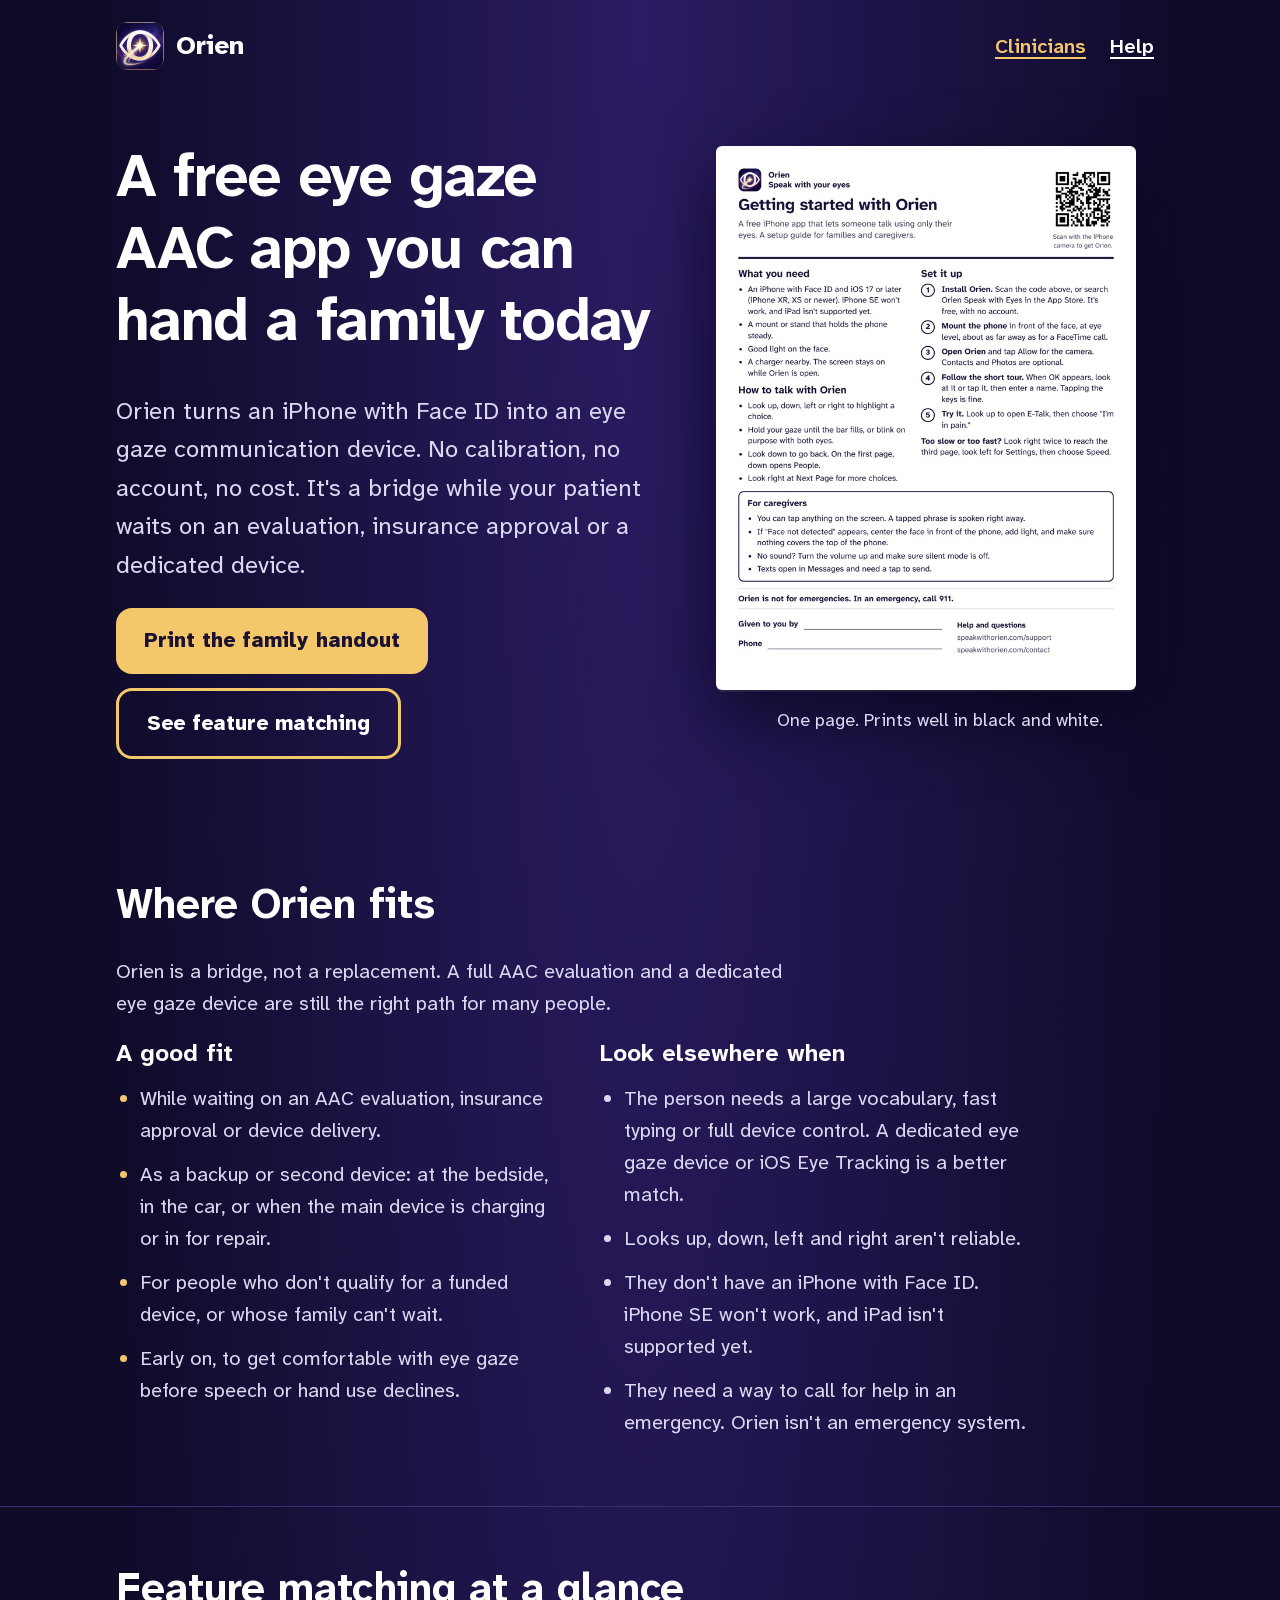
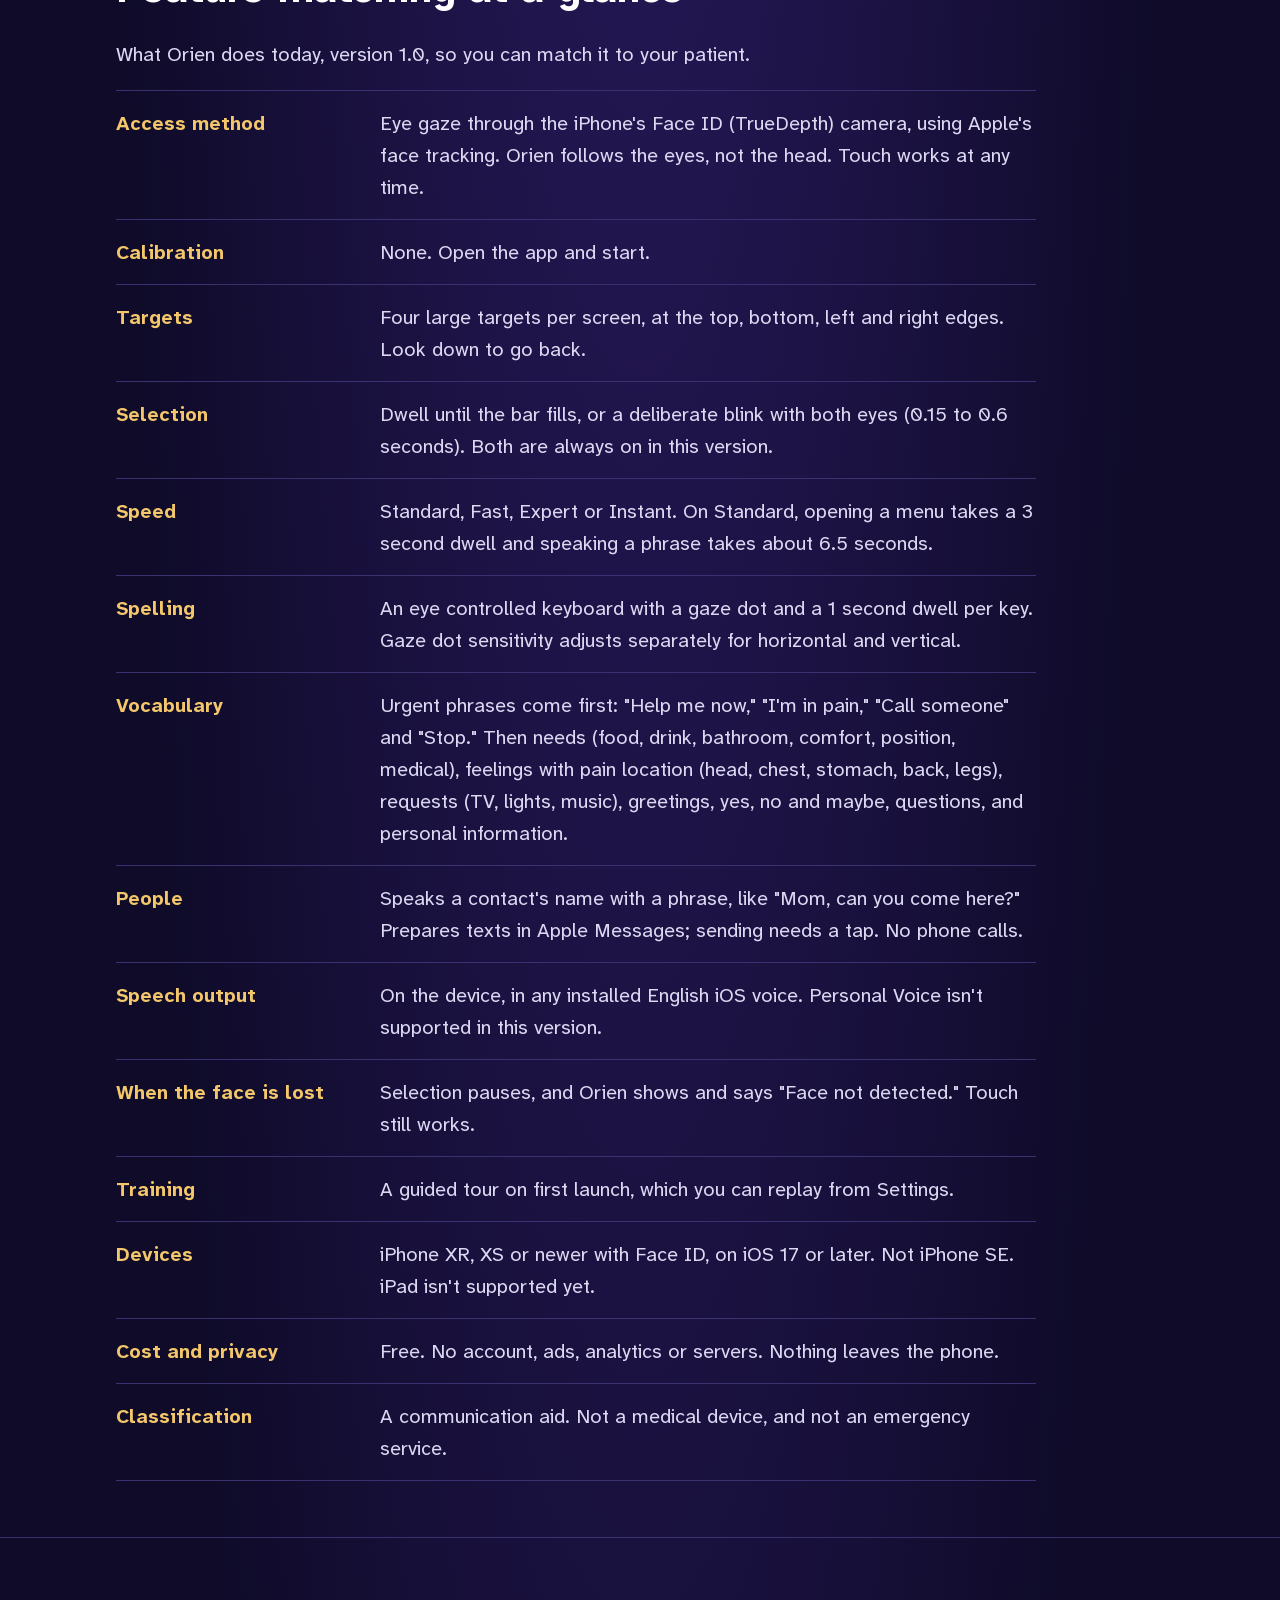
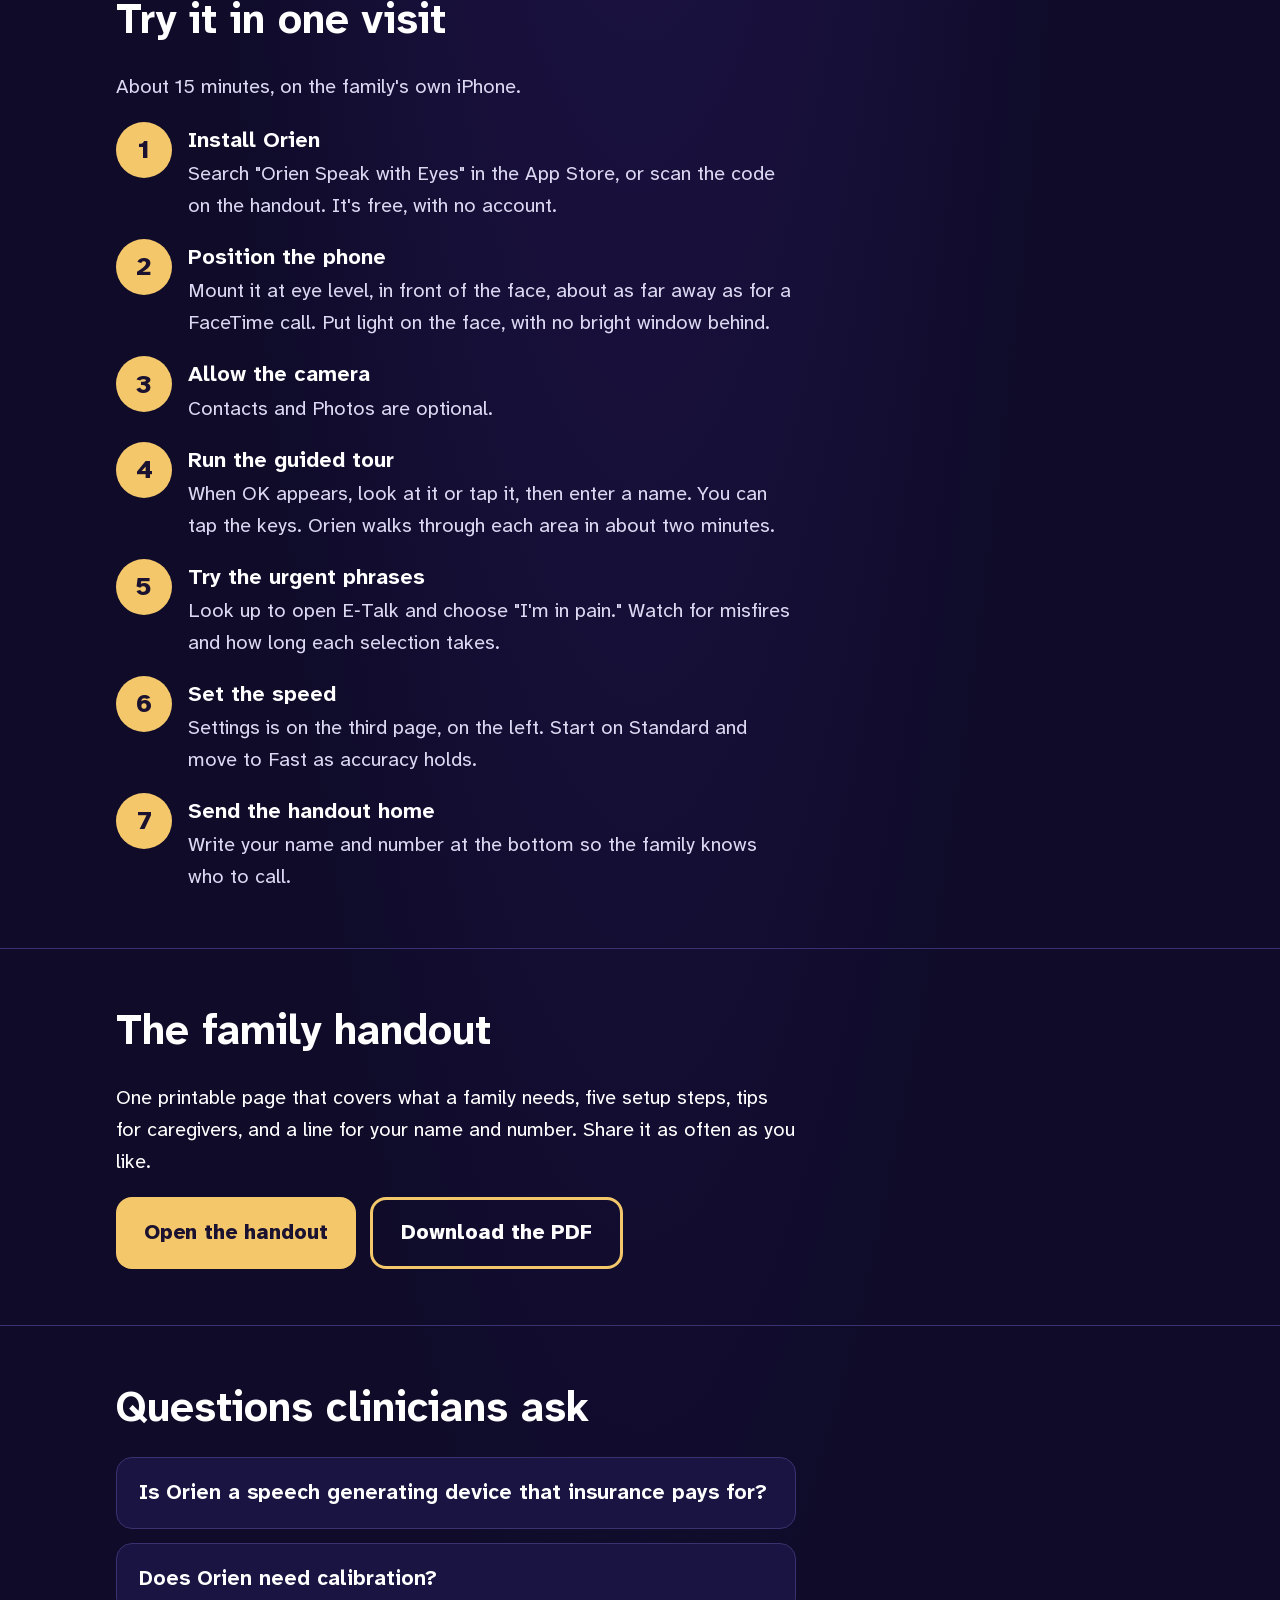
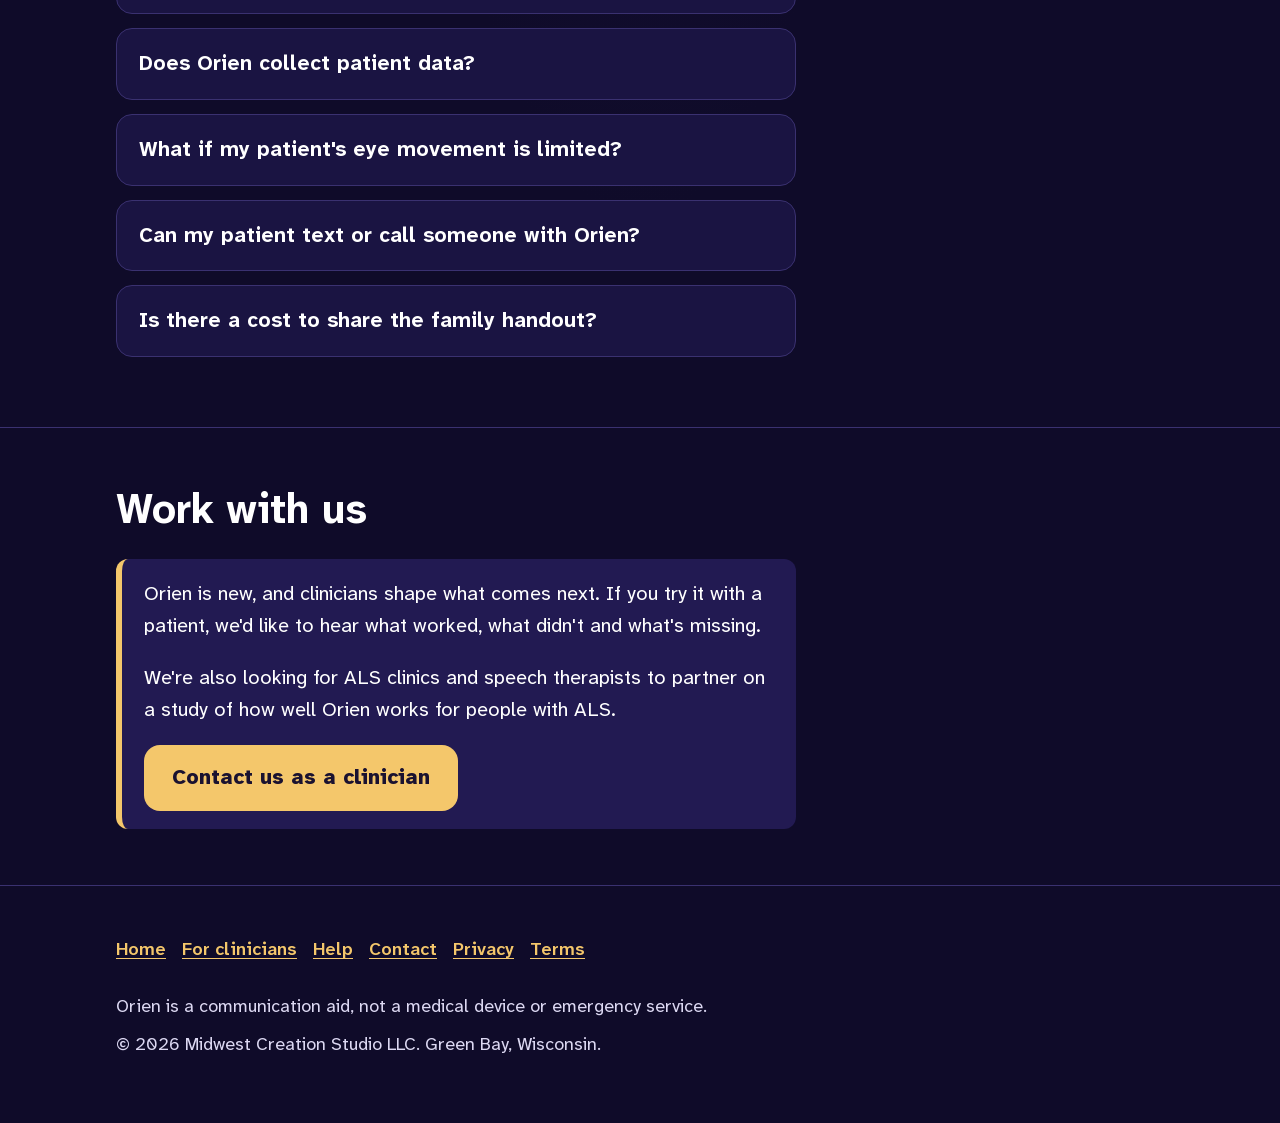
==== clinicians/index.html @ 700f21a9 "Add clinician page, printable family handout and SEO groundwork - /clinicians/: where Orien fits, fe" ====
<!doctype html>
<html lang="en">
<head>
  <meta charset="utf-8">
  <meta name="viewport" content="width=device-width, initial-scale=1">
  <title>Free eye gaze AAC app for SLPs and ALS clinicians | Orien</title>
  <meta name="description" content="Orien is a free iPhone eye gaze AAC app for people with ALS. Feature matching details, a one visit trial plan and a printable setup handout for families.">
  <link rel="canonical" href="https://speakwithorien.com/clinicians/">
  <meta name="robots" content="max-image-preview:large">
  <meta name="theme-color" content="#0f0b29">
  <meta name="apple-itunes-app" content="app-id=6756767546">

  <meta property="og:type" content="website">
  <meta property="og:site_name" content="Orien">
  <meta property="og:title" content="Orien for speech therapists and ALS clinicians">
  <meta property="og:description" content="A free iPhone eye gaze app you can set up with a family in one visit, plus a printable handout to send home.">
  <meta property="og:url" content="https://speakwithorien.com/clinicians/">
  <meta property="og:image" content="https://speakwithorien.com/img/og-clinicians.png">
  <meta property="og:image:width" content="1200">
  <meta property="og:image:height" content="630">
  <meta property="og:image:alt" content="The one page Orien setup guide for families, on a dark background.">
  <meta name="twitter:card" content="summary_large_image">

  <link rel="icon" type="image/png" sizes="32x32" href="/img/favicon-32.png">
  <link rel="icon" type="image/png" sizes="192x192" href="/img/icon-192.png">
  <link rel="apple-touch-icon" href="/img/apple-touch-icon.png">
  <link rel="preload" href="/fonts/atkinson-hyperlegible-next-latin.woff2" as="font" type="font/woff2" crossorigin>
  <link rel="stylesheet" href="/css/site.css">

  <script type="application/ld+json">
  {
    "@context": "https://schema.org",
    "@graph": [
      {
        "@type": ["WebPage", "FAQPage"],
        "@id": "https://speakwithorien.com/clinicians/#webpage",
        "url": "https://speakwithorien.com/clinicians/",
        "name": "Orien for speech therapists and ALS clinicians",
        "description": "A free iPhone eye gaze AAC app for people with ALS. Feature matching details, a one visit trial plan and a printable setup handout for families.",
        "inLanguage": "en-US",
        "dateModified": "2026-10-28",
        "isPartOf": { "@id": "https://speakwithorien.com/#website" },
        "about": { "@id": "https://speakwithorien.com/#app" },
        "audience": {
          "@type": "Audience",
          "audienceType": "Speech language pathologists, AAC specialists, occupational therapists and ALS clinic teams"
        },
        "primaryImageOfPage": {
          "@type": "ImageObject",
          "url": "https://speakwithorien.com/img/clinicians/handout-preview.jpg",
          "width": 720,
          "height": 932
        },
        "breadcrumb": { "@id": "https://speakwithorien.com/clinicians/#breadcrumb" },
        "mainEntity": [
          {
            "@type": "Question",
            "name": "Is Orien a speech generating device that insurance pays for?",
            "acceptedAnswer": { "@type": "Answer", "text": "No. Orien is a free app, so there's nothing to bill and no paperwork. It can run alongside the process of getting a funded speech generating device, and serve as a backup once that device arrives." }
          },
          {
            "@type": "Question",
            "name": "Does Orien need calibration?",
            "acceptedAnswer": { "@type": "Answer", "text": "No. Orien reads the direction of each eye from the Face ID camera and maps it to four large targets, so there's no calibration step. The gaze dot used on the keyboard has separate horizontal and vertical sensitivity settings." }
          },
          {
            "@type": "Question",
            "name": "Does Orien collect patient data?",
            "acceptedAnswer": { "@type": "Answer", "text": "No. Orien has no accounts, analytics or servers, and the app contains no networking code. Camera images, face data and messages stay on the phone. There is no patient information for us to receive." }
          },
          {
            "@type": "Question",
            "name": "What if my patient's eye movement is limited?",
            "acceptedAnswer": { "@type": "Answer", "text": "Orien needs reliable looks up, down, left and right. If that isn't possible, a dedicated eye gaze device or switch access is the better fit today. We're exploring options for reduced eye movement, and clinician input shapes them." }
          },
          {
            "@type": "Question",
            "name": "Can my patient text or call someone with Orien?",
            "acceptedAnswer": { "@type": "Answer", "text": "Orien can speak a message to someone by name, like \"Mom, can you come here?\", and prepare a text in Apple Messages. iOS requires a tap to send the text. Orien doesn't place phone calls." }
          },
          {
            "@type": "Question",
            "name": "Is there a cost to share the family handout?",
            "acceptedAnswer": { "@type": "Answer", "text": "No. Print it, copy it and hand it out as often as you like. It's one page and prints well in black and white." }
          }
        ]
      },
      {
        "@type": "BreadcrumbList",
        "@id": "https://speakwithorien.com/clinicians/#breadcrumb",
        "itemListElement": [
          { "@type": "ListItem", "position": 1, "name": "Home", "item": "https://speakwithorien.com/" },
          { "@type": "ListItem", "position": 2, "name": "For clinicians", "item": "https://speakwithorien.com/clinicians/" }
        ]
      }
    ]
  }
  </script>
</head>
<body>
  <a class="skip-link" href="#main">Skip to main content</a>

  <header class="site-header">
    <div class="wrap">
      <a class="brand" href="/">
        <img src="/img/icon-192.png" alt="" width="48" height="48">
        Orien
      </a>
      <nav class="site-nav" aria-label="Main">
        <a class="header-link" href="/clinicians/" aria-current="page">Clinicians</a>
        <a class="header-link" href="/support/">Help</a>
      </nav>
    </div>
  </header>

  <main id="main">
    <div class="clin-hero">
      <div class="wrap">
        <div>
          <h1>A free eye gaze AAC app you can hand a family today</h1>
          <p class="lead">Orien turns an iPhone with Face ID into an eye gaze communication device. No calibration, no account, no cost. It's a bridge while your patient waits on an evaluation, insurance approval or a dedicated device.</p>
          <div class="cta-row">
            <a class="button" href="/clinicians/handout/">Print the family handout</a>
            <a class="button secondary" href="#features">See feature matching</a>
          </div>
        </div>
        <div>
          <a class="sheet-link" href="/clinicians/handout/">
            <img class="sheet" src="/img/clinicians/handout-preview.jpg" alt="The one page Orien setup guide: what you need, five setup steps, tips for caregivers, and a line to write your name and number." width="720" height="932" fetchpriority="high">
          </a>
          <p class="sheet-caption">One page. Prints well in black and white.</p>
        </div>
      </div>
    </div>

    <section id="fit" aria-labelledby="fit-title">
      <div class="wrap">
        <h2 id="fit-title">Where Orien fits</h2>
        <p class="section-intro">Orien is a bridge, not a replacement. A full AAC evaluation and a dedicated eye gaze device are still the right path for many people.</p>
        <div class="fit">
          <div>
            <h3>A good fit</h3>
            <ul>
              <li>While waiting on an AAC evaluation, insurance approval or device delivery.</li>
              <li>As a backup or second device: at the bedside, in the car, or when the main device is charging or in for repair.</li>
              <li>For people who don't qualify for a funded device, or whose family can't wait.</li>
              <li>Early on, to get comfortable with eye gaze before speech or hand use declines.</li>
            </ul>
          </div>
          <div class="not">
            <h3>Look elsewhere when</h3>
            <ul>
              <li>The person needs a large vocabulary, fast typing or full device control. A dedicated eye gaze device or iOS Eye Tracking is a better match.</li>
              <li>Looks up, down, left and right aren't reliable.</li>
              <li>They don't have an iPhone with Face ID. iPhone SE won't work, and iPad isn't supported yet.</li>
              <li>They need a way to call for help in an emergency. Orien isn't an emergency system.</li>
            </ul>
          </div>
        </div>
      </div>
    </section>

    <section id="features" aria-labelledby="features-title">
      <div class="wrap">
        <h2 id="features-title">Feature matching at a glance</h2>
        <p class="section-intro">What Orien does today, version 1.0, so you can match it to your patient.</p>
        <dl class="spec">
          <div>
            <dt>Access method</dt>
            <dd>Eye gaze through the iPhone's Face ID (TrueDepth) camera, using Apple's face tracking. Orien follows the eyes, not the head. Touch works at any time.</dd>
          </div>
          <div>
            <dt>Calibration</dt>
            <dd>None. Open the app and start.</dd>
          </div>
          <div>
            <dt>Targets</dt>
            <dd>Four large targets per screen, at the top, bottom, left and right edges. Look down to go back.</dd>
          </div>
          <div>
            <dt>Selection</dt>
            <dd>Dwell until the bar fills, or a deliberate blink with both eyes (0.15 to 0.6 seconds). Both are always on in this version.</dd>
          </div>
          <div>
            <dt>Speed</dt>
            <dd>Standard, Fast, Expert or Instant. On Standard, opening a menu takes a 3 second dwell and speaking a phrase takes about 6.5 seconds.</dd>
          </div>
          <div>
            <dt>Spelling</dt>
            <dd>An eye controlled keyboard with a gaze dot and a 1 second dwell per key. Gaze dot sensitivity adjusts separately for horizontal and vertical.</dd>
          </div>
          <div>
            <dt>Vocabulary</dt>
            <dd>Urgent phrases come first: "Help me now," "I'm in pain," "Call someone" and "Stop." Then needs (food, drink, bathroom, comfort, position, medical), feelings with pain location (head, chest, stomach, back, legs), requests (TV, lights, music), greetings, yes, no and maybe, questions, and personal information.</dd>
          </div>
          <div>
            <dt>People</dt>
            <dd>Speaks a contact's name with a phrase, like "Mom, can you come here?" Prepares texts in Apple Messages; sending needs a tap. No phone calls.</dd>
          </div>
          <div>
            <dt>Speech output</dt>
            <dd>On the device, in any installed English iOS voice. Personal Voice isn't supported in this version.</dd>
          </div>
          <div>
            <dt>When the face is lost</dt>
            <dd>Selection pauses, and Orien shows and says "Face not detected." Touch still works.</dd>
          </div>
          <div>
            <dt>Training</dt>
            <dd>A guided tour on first launch, which you can replay from Settings.</dd>
          </div>
          <div>
            <dt>Devices</dt>
            <dd>iPhone XR, XS or newer with Face ID, on iOS 17 or later. Not iPhone SE. iPad isn't supported yet.</dd>
          </div>
          <div>
            <dt>Cost and privacy</dt>
            <dd>Free. No account, ads, analytics or servers. Nothing leaves the phone.</dd>
          </div>
          <div>
            <dt>Classification</dt>
            <dd>A communication aid. Not a medical device, and not an emergency service.</dd>
          </div>
        </dl>
      </div>
    </section>

    <section id="trial" aria-labelledby="trial-title">
      <div class="wrap">
        <h2 id="trial-title">Try it in one visit</h2>
        <p class="section-intro">About 15 minutes, on the family's own iPhone.</p>
        <ol class="steps">
          <li><p><strong>Install Orien</strong>Search "Orien Speak with Eyes" in the App Store, or scan the code on the handout. It's free, with no account.</p></li>
          <li><p><strong>Position the phone</strong>Mount it at eye level, in front of the face, about as far away as for a FaceTime call. Put light on the face, with no bright window behind.</p></li>
          <li><p><strong>Allow the camera</strong>Contacts and Photos are optional.</p></li>
          <li><p><strong>Run the guided tour</strong>When OK appears, look at it or tap it, then enter a name. You can tap the keys. Orien walks through each area in about two minutes.</p></li>
          <li><p><strong>Try the urgent phrases</strong>Look up to open E&#8209;Talk and choose "I'm in pain." Watch for misfires and how long each selection takes.</p></li>
          <li><p><strong>Set the speed</strong>Settings is on the third page, on the left. Start on Standard and move to Fast as accuracy holds.</p></li>
          <li><p><strong>Send the handout home</strong>Write your name and number at the bottom so the family knows who to call.</p></li>
        </ol>
      </div>
    </section>

    <section id="handout" aria-labelledby="handout-title">
      <div class="wrap">
        <div class="readable">
        <h2 id="handout-title">The family handout</h2>
        <p>One printable page that covers what a family needs, five setup steps, tips for caregivers, and a line for your name and number. Share it as often as you like.</p>
        <div class="cta-row">
          <a class="button" href="/clinicians/handout/">Open the handout</a>
          <a class="button secondary" href="/clinicians/orien-family-setup-guide.pdf" download>Download the PDF</a>
        </div>
        </div>
      </div>
    </section>

    <section id="faq" aria-labelledby="faq-title">
      <div class="wrap">
        <h2 id="faq-title">Questions clinicians ask</h2>
        <div class="faq">
          <details>
            <summary>Is Orien a speech generating device that insurance pays for?</summary>
            <div>
              <p>No. Orien is a free app, so there's nothing to bill and no paperwork. It can run alongside the process of getting a funded speech generating device, and serve as a backup once that device arrives.</p>
            </div>
          </details>
          <details>
            <summary>Does Orien need calibration?</summary>
            <div>
              <p>No. Orien reads the direction of each eye from the Face ID camera and maps it to four large targets, so there's no calibration step. The gaze dot used on the keyboard has separate horizontal and vertical sensitivity settings.</p>
            </div>
          </details>
          <details>
            <summary>Does Orien collect patient data?</summary>
            <div>
              <p>No. Orien has no accounts, analytics or servers, and the app contains no networking code. Camera images, face data and messages stay on the phone. There is no patient information for us to receive.</p>
            </div>
          </details>
          <details>
            <summary>What if my patient's eye movement is limited?</summary>
            <div>
              <p>Orien needs reliable looks up, down, left and right. If that isn't possible, a dedicated eye gaze device or switch access is the better fit today. We're exploring options for reduced eye movement, and clinician input shapes them.</p>
            </div>
          </details>
          <details>
            <summary>Can my patient text or call someone with Orien?</summary>
            <div>
              <p>Orien can speak a message to someone by name, like "Mom, can you come here?", and prepare a text in Apple Messages. iOS requires a tap to send the text. Orien doesn't place phone calls.</p>
            </div>
          </details>
          <details>
            <summary>Is there a cost to share the family handout?</summary>
            <div>
              <p>No. Print it, copy it and hand it out as often as you like. It's one page and prints well in black and white.</p>
            </div>
          </details>
        </div>
      </div>
    </section>

    <section id="work-with-us" aria-labelledby="work-title">
      <div class="wrap">
        <h2 id="work-title">Work with us</h2>
        <div class="note">
          <p>Orien is new, and clinicians shape what comes next. If you try it with a patient, we'd like to hear what worked, what didn't and what's missing.</p>
          <p>We're also looking for ALS clinics and speech therapists to partner on a study of how well Orien works for people with ALS.</p>
          <p><a class="button" href="/contact/?role=clinician">Contact us as a clinician</a></p>
        </div>
      </div>
    </section>
  </main>

  <footer class="site-footer">
    <div class="wrap">
      <nav aria-label="Footer">
        <ul>
          <li><a href="/">Home</a></li>
          <li><a href="/clinicians/" aria-current="page">For clinicians</a></li>
          <li><a href="/support/">Help</a></li>
          <li><a href="/contact/">Contact</a></li>
          <li><a href="/privacy/">Privacy</a></li>
          <li><a href="/terms/">Terms</a></li>
        </ul>
      </nav>
      <p>Orien is a communication aid, not a medical device or emergency service.</p>
      <p>&copy; 2026 Midwest Creation Studio LLC. Green Bay, Wisconsin.</p>
    </div>
  </footer>
</body>
</html>
---- css/site.css ----
/* Orien site styles.
   Built for tired caregivers on phones and for people browsing with eye gaze
   or switch access: big text, big targets, high contrast, no hover-only UI,
   no motion that can't be turned off.

   Type is Atkinson Hyperlegible Next, made by the Braille Institute for
   readers with low vision. Self hosted, so the site makes no third party
   requests. */

@font-face {
  font-family: "Atkinson Hyperlegible Next";
  src: url("/fonts/atkinson-hyperlegible-next-latin.woff2") format("woff2");
  font-weight: 200 800;
  font-style: normal;
  font-display: swap;
}

:root {
  --bg: #0f0b29;
  --bg-raised: #1a1442;
  --bg-card: #221a52;
  --line: #3a3170;
  --text: #ffffff;
  --text-soft: #dcd8f2;
  --gold: #f4c76b;
  --gold-hover: #ffd98f;
  --on-gold: #1a1230;
  --focus: #ffe08a;
  --radius: 20px;
  --max: 1080px;
  --read: 680px;
}

*,
*::before,
*::after {
  box-sizing: border-box;
}

html {
  font-size: 125%; /* 20px base */
  -webkit-text-size-adjust: 100%;
  scroll-behavior: smooth;
}

@media (prefers-reduced-motion: reduce) {
  html {
    scroll-behavior: auto;
  }
  *,
  *::before,
  *::after {
    transition: none !important;
  }
}

body {
  margin: 0;
  background: var(--bg);
  background-image: radial-gradient(ellipse at top, #2b1b62 0%, var(--bg) 60%);
  background-repeat: no-repeat;
  color: var(--text);
  font-family: "Atkinson Hyperlegible Next", -apple-system, BlinkMacSystemFont, "Segoe UI", Roboto, Helvetica, Arial, sans-serif;
  line-height: 1.6;
}

img {
  max-width: 100%;
  height: auto;
  display: block;
}

a {
  color: var(--gold);
  text-underline-offset: 0.18em;
}

a:hover {
  color: var(--gold-hover);
}

:focus-visible {
  outline: 4px solid var(--focus);
  outline-offset: 4px;
  border-radius: 6px;
}

h1,
h2,
h3 {
  line-height: 1.2;
  margin: 0 0 0.6em;
  text-wrap: balance;
}

h1 {
  font-size: clamp(2.2rem, 7vw, 3.4rem);
  letter-spacing: -0.02em;
}

h2 {
  font-size: clamp(1.6rem, 4.5vw, 2.1rem);
}

h3 {
  font-size: 1.15rem;
}

p {
  margin: 0 0 1em;
}

.skip-link {
  position: absolute;
  left: 16px;
  top: -100px;
  background: var(--gold);
  color: var(--on-gold);
  padding: 14px 20px;
  border-radius: 12px;
  font-weight: 700;
  z-index: 10;
}

.skip-link:focus {
  top: 16px;
}

.wrap {
  max-width: var(--max);
  margin: 0 auto;
  padding: 0 16px;
}

/* Header */

.site-header .wrap {
  display: flex;
  align-items: center;
  justify-content: space-between;
  gap: 16px;
  padding-top: 18px;
  padding-bottom: 18px;
}

.brand {
  display: inline-flex;
  align-items: center;
  gap: 12px;
  color: var(--text);
  text-decoration: none;
  font-weight: 800;
  font-size: 1.3rem;
  min-height: 56px;
}

.brand img {
  width: 48px;
  height: 48px;
  border-radius: 12px;
}

.site-nav {
  display: flex;
  gap: 4px;
}

.header-link {
  color: var(--text);
  font-weight: 600;
  padding: 12px 10px;
  min-height: 56px;
  display: inline-flex;
  align-items: center;
}

.header-link[aria-current="page"] {
  color: var(--gold);
}

/* Small phones: keep the logo and both links on one line */
@media (max-width: 400px) {
  .site-header .wrap {
    gap: 8px;
  }
  .brand {
    gap: 8px;
    font-size: 1.1rem;
  }
  .brand img {
    width: 40px;
    height: 40px;
  }
  .site-nav {
    gap: 2px;
  }
  .header-link {
    padding: 12px 6px;
    font-size: 0.95rem;
  }
}

/* Buttons */

.button {
  display: inline-flex;
  align-items: center;
  justify-content: center;
  min-height: 64px;
  padding: 16px 28px;
  border-radius: 16px;
  background: var(--gold);
  color: var(--on-gold);
  font-weight: 800;
  font-size: 1.05rem;
  text-decoration: none;
  text-align: center;
}

.button:hover {
  background: var(--gold-hover);
  color: var(--on-gold);
}

.button.secondary {
  background: transparent;
  color: var(--text);
  border: 3px solid var(--gold);
}

.button.secondary:hover {
  background: var(--bg-card);
  color: var(--text);
}

/* Hero */

.hero .wrap {
  display: grid;
  gap: 32px;
  align-items: center;
  padding-top: 24px;
  padding-bottom: 56px;
}

.hero-icon {
  width: 120px;
  height: 120px;
  border-radius: 28px;
  box-shadow: 0 10px 40px rgba(244, 199, 107, 0.25);
}

.hero .lead {
  font-size: 1.2rem;
  color: var(--text-soft);
  max-width: 34ch;
}

.hero .fine {
  font-size: 0.9rem;
  color: var(--text-soft);
  margin-top: 14px;
}

.hero-shot {
  max-width: 300px;
  margin: 0 auto;
  border-radius: 28px;
  border: 1px solid var(--line);
}

@media (min-width: 860px) {
  .hero .wrap {
    grid-template-columns: 1.3fr 1fr;
    padding-top: 48px;
  }
  .hero-shot {
    max-width: 340px;
  }
}

/* Facts strip */

.facts {
  list-style: none;
  margin: 0;
  padding: 0;
  display: grid;
  gap: 16px;
}

.facts li {
  background: var(--bg-raised);
  border: 1px solid var(--line);
  border-radius: var(--radius);
  padding: 20px 22px;
}

.facts strong {
  display: block;
  font-size: 1.15rem;
  color: var(--gold);
}

@media (min-width: 720px) {
  .facts {
    grid-template-columns: repeat(3, 1fr);
  }
}

/* Sections */

section {
  padding: 56px 0;
}

section + section {
  border-top: 1px solid var(--line);
}

.readable {
  max-width: var(--read);
}

.steps {
  list-style: none;
  counter-reset: step;
  margin: 0;
  padding: 0;
  display: grid;
  gap: 18px;
  max-width: var(--read);
}

.steps li {
  counter-increment: step;
  display: grid;
  grid-template-columns: 56px 1fr;
  gap: 16px;
  align-items: start;
}

.steps li::before {
  content: counter(step);
  width: 56px;
  height: 56px;
  border-radius: 50%;
  background: var(--gold);
  color: var(--on-gold);
  font-weight: 800;
  font-size: 1.3rem;
  display: flex;
  align-items: center;
  justify-content: center;
}

.steps p {
  margin: 0;
  color: var(--text-soft);
}

.steps strong {
  display: block;
  color: var(--text);
  font-size: 1.1rem;
}

.cards {
  display: grid;
  gap: 16px;
}

@media (min-width: 720px) {
  .cards {
    grid-template-columns: repeat(2, 1fr);
  }
}

.card {
  background: var(--bg-raised);
  border: 1px solid var(--line);
  border-radius: var(--radius);
  padding: 22px 24px;
}

.card p {
  margin: 0;
  color: var(--text-soft);
}

.shots {
  list-style: none;
  margin: 0;
  padding: 0;
  display: grid;
  grid-template-columns: repeat(2, 1fr);
  gap: 16px;
}

.shots img {
  border-radius: 18px;
  border: 1px solid var(--line);
}

@media (min-width: 860px) {
  .shots {
    grid-template-columns: repeat(5, 1fr);
  }
}

.checklist {
  padding-left: 1.2em;
  max-width: var(--read);
}

.checklist li {
  margin-bottom: 0.7em;
}

.note {
  background: var(--bg-card);
  border-left: 6px solid var(--gold);
  border-radius: 12px;
  padding: 18px 22px;
  max-width: var(--read);
}

.note p:last-child {
  margin-bottom: 0;
}

/* FAQ */

.faq {
  max-width: var(--read);
}

.faq details {
  background: var(--bg-raised);
  border: 1px solid var(--line);
  border-radius: 16px;
  margin-bottom: 14px;
}

.faq summary {
  cursor: pointer;
  font-weight: 700;
  font-size: 1.05rem;
  padding: 18px 22px;
  min-height: 64px;
  display: flex;
  align-items: center;
}

.faq details > div {
  padding: 0 22px 18px;
  color: var(--text-soft);
}

.faq details > div p:last-child {
  margin-bottom: 0;
}

.cta-row {
  display: flex;
  flex-wrap: wrap;
  gap: 14px;
  margin-top: 8px;
}

/* Long form pages (privacy, terms, support) */

.doc {
  max-width: var(--read);
  padding-top: 24px;
  padding-bottom: 64px;
}

.doc h1 {
  font-size: clamp(2rem, 6vw, 2.6rem);
}

.doc h2 {
  font-size: 1.4rem;
  margin-top: 1.8em;
}

.doc h3 {
  margin-top: 1.4em;
}

.doc li {
  margin-bottom: 0.5em;
}

.doc .updated {
  color: var(--text-soft);
}

/* Footer */

.site-footer {
  border-top: 1px solid var(--line);
  padding: 40px 0 56px;
  color: var(--text-soft);
  font-size: 0.9rem;
}

.site-footer nav ul {
  list-style: none;
  padding: 0;
  margin: 0 0 18px;
  display: flex;
  flex-wrap: wrap;
  gap: 8px 4px;
}

.site-footer nav a {
  display: inline-flex;
  align-items: center;
  min-height: 48px;
  padding: 0 12px 0 0;
  font-weight: 600;
}

.site-footer p {
  margin: 0 0 0.5em;
}

/* Contact form */

.form {
  max-width: var(--read);
  display: grid;
  gap: 22px;
  margin: 8px 0 28px;
}

.field label,
.field legend {
  display: block;
  font-weight: 700;
  margin-bottom: 8px;
}

.field .hint {
  display: block;
  font-weight: 400;
  color: var(--text-soft);
  font-size: 0.9rem;
}

.field input,
.field select,
.field textarea {
  width: 100%;
  min-height: 60px;
  padding: 14px 16px;
  font: inherit;
  font-size: 1rem;
  color: var(--text);
  background: var(--bg-raised);
  border: 2px solid var(--line);
  border-radius: 14px;
}

.field textarea {
  min-height: 180px;
  resize: vertical;
}

.field input:focus-visible,
.field select:focus-visible,
.field textarea:focus-visible {
  border-color: var(--gold);
}

.form .button {
  border: 0;
  cursor: pointer;
  font-family: inherit;
  justify-self: start;
}

/* Hidden from people, visible to bots */
.trap {
  position: absolute;
  left: -10000px;
  width: 1px;
  height: 1px;
  overflow: hidden;
}

.reveal-email {
  margin-top: 8px;
}

.email-address {
  font-size: 1.15rem;
  font-weight: 700;
}

/* Big radio choices: easier than a dropdown with eye gaze or switch access */

.field fieldset {
  border: 0;
  margin: 0;
  padding: 0;
}

.choices {
  display: grid;
  gap: 10px;
}

.choices label {
  display: flex;
  align-items: center;
  gap: 14px;
  min-height: 60px;
  padding: 12px 16px;
  margin: 0;
  font-weight: 600;
  background: var(--bg-raised);
  border: 2px solid var(--line);
  border-radius: 14px;
  cursor: pointer;
}

.choices input {
  width: 26px;
  height: 26px;
  min-height: 0;
  margin: 0;
  flex: none;
  accent-color: var(--gold);
}

.choices label:has(input:checked) {
  border-color: var(--gold);
}

/* For clinicians page */

.clin-hero .wrap {
  display: grid;
  gap: 40px;
  align-items: center;
  padding-top: 24px;
  padding-bottom: 64px;
}

.clin-hero h1 {
  font-size: clamp(2.1rem, 6vw, 3rem);
}

.clin-hero .lead {
  font-size: 1.2rem;
  color: var(--text-soft);
  max-width: 36ch;
}

/* The handout, shown as the sheet of paper it is */
.sheet-link {
  display: block;
  justify-self: center;
  width: min(100%, 420px);
  border-radius: 6px;
}

.sheet {
  background: #ffffff;
  border-radius: 6px;
  box-shadow: 0 2px 0 rgba(255, 255, 255, 0.08), 0 28px 70px rgba(4, 2, 18, 0.65);
}

.sheet-caption {
  text-align: center;
  font-size: 0.9rem;
  color: var(--text-soft);
  margin-top: 16px;
}

@media (min-width: 860px) {
  .clin-hero .wrap {
    grid-template-columns: 1.25fr 1fr;
    padding-top: 48px;
  }
}

.fit {
  display: grid;
  gap: 32px;
  max-width: 920px;
}

.fit h3 {
  font-size: 1.2rem;
}

.fit ul {
  margin: 0;
  padding-left: 1.2em;
  color: var(--text-soft);
}

.fit li {
  margin-bottom: 0.6em;
}

.fit li::marker {
  color: var(--gold);
}

.fit .not li::marker {
  color: var(--text-soft);
}

@media (min-width: 760px) {
  .fit {
    grid-template-columns: 1fr 1fr;
    gap: 48px;
  }
}

/* Feature matching: a spec sheet, one row per feature */
.spec {
  margin: 0;
  max-width: 920px;
  border-bottom: 1px solid var(--line);
}

.spec > div {
  display: grid;
  gap: 4px;
  padding: 16px 0;
  border-top: 1px solid var(--line);
}

.spec dt {
  font-weight: 700;
  color: var(--gold);
}

.spec dd {
  margin: 0;
  color: var(--text-soft);
}

@media (min-width: 720px) {
  .spec > div {
    grid-template-columns: 12em 1fr;
    gap: 24px;
  }
}

.section-intro {
  color: var(--text-soft);
  max-width: var(--read);
}
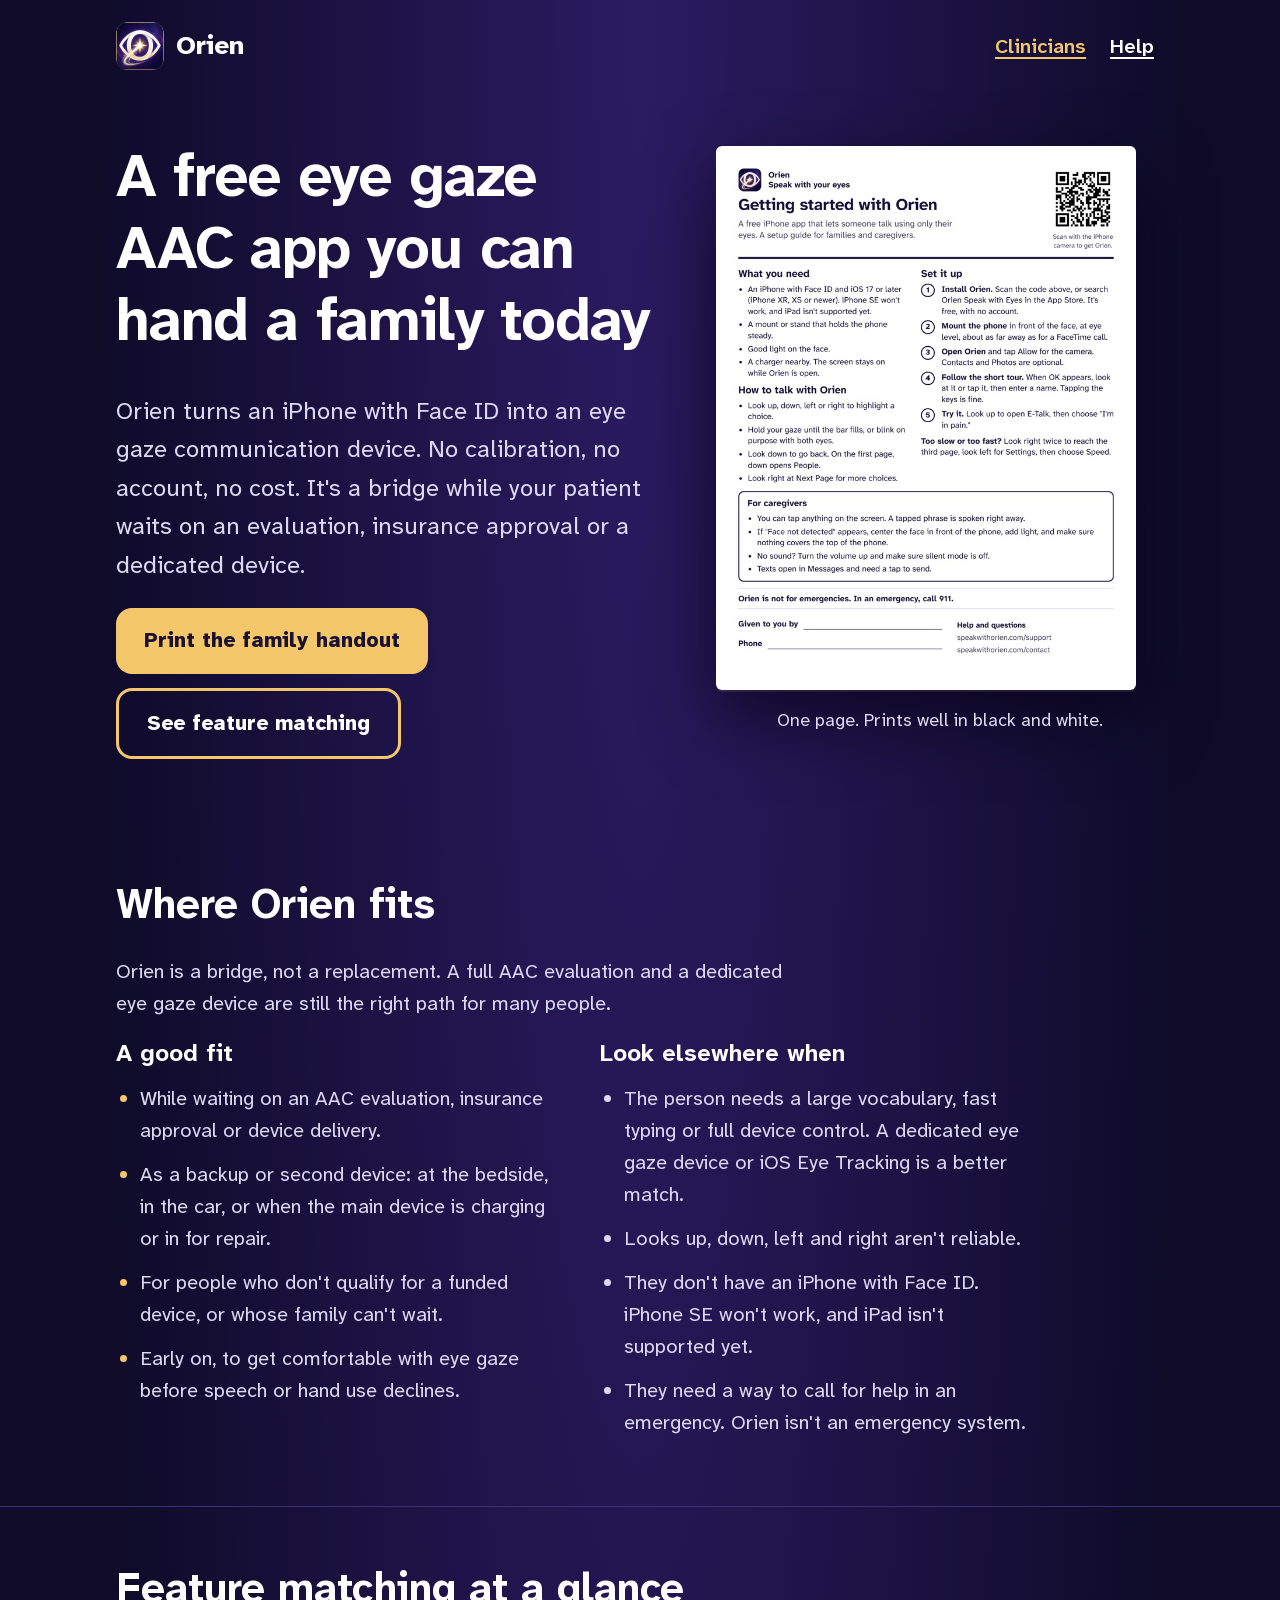
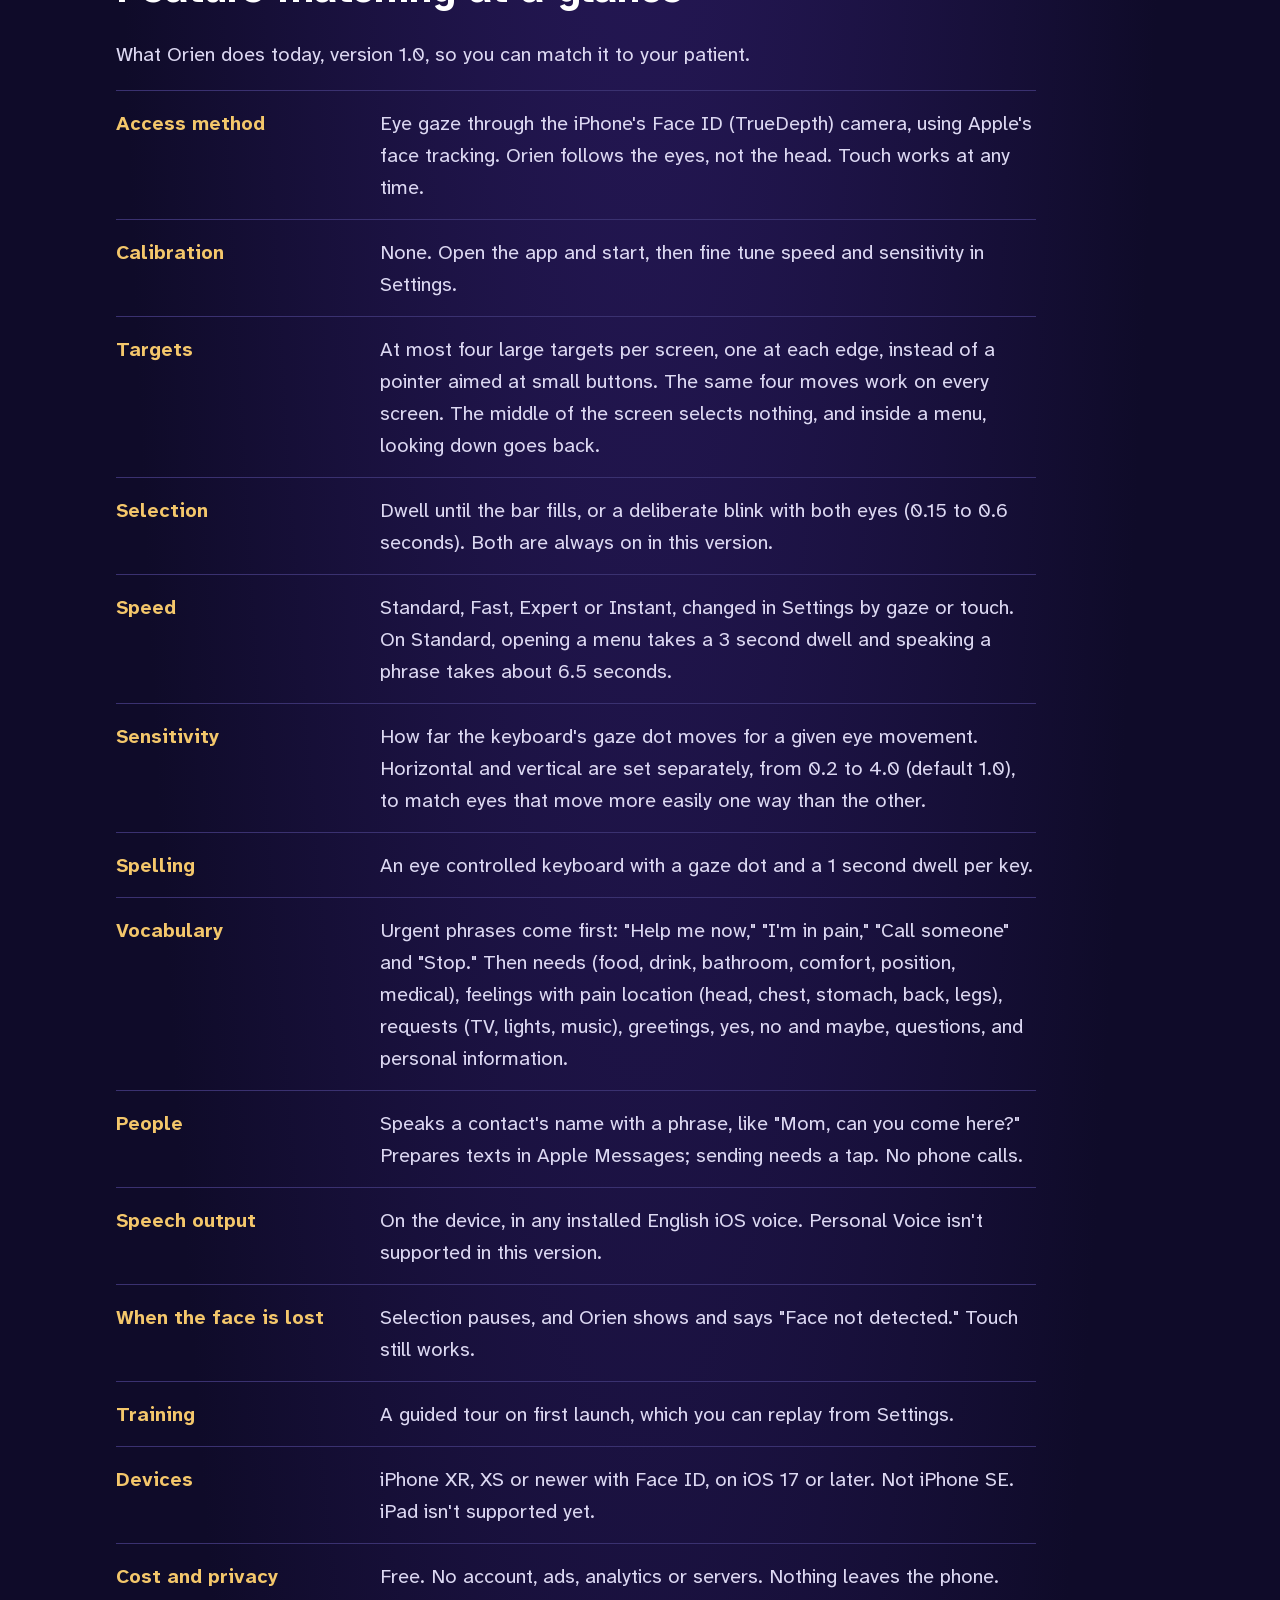
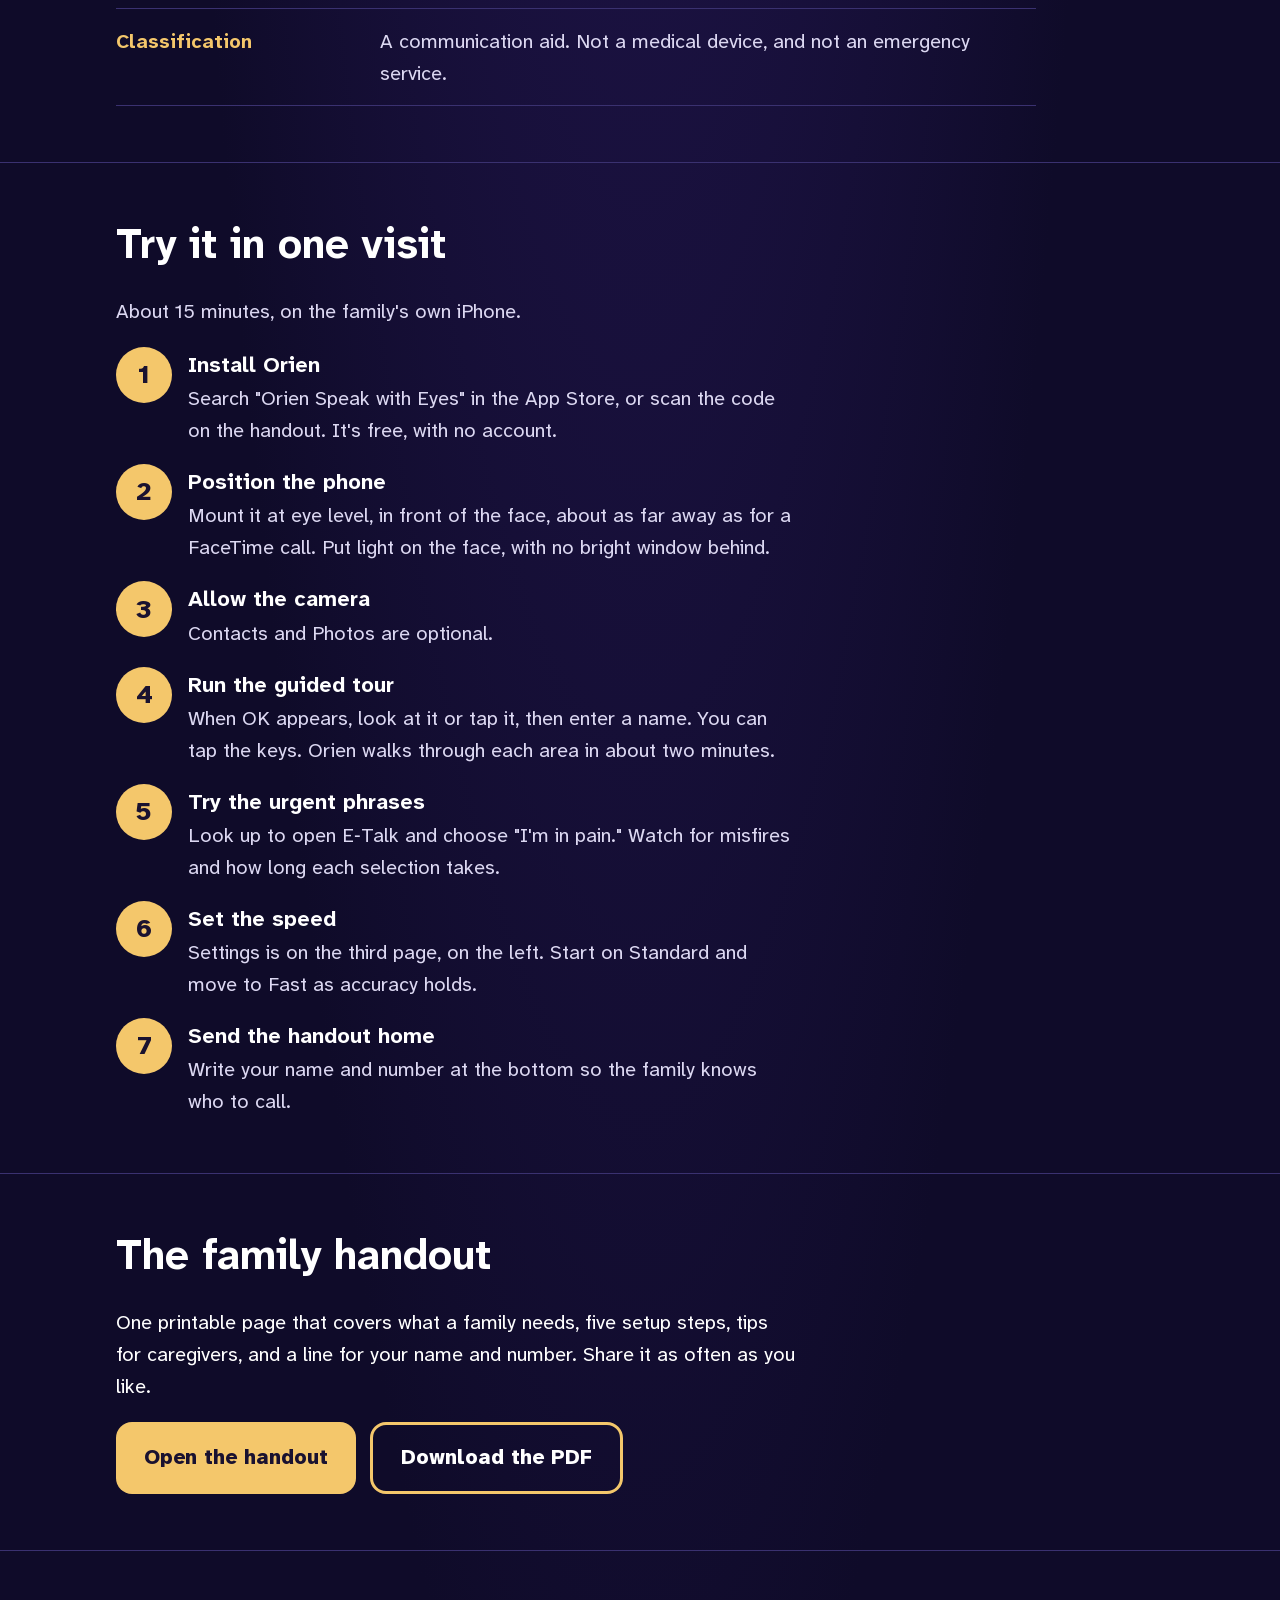
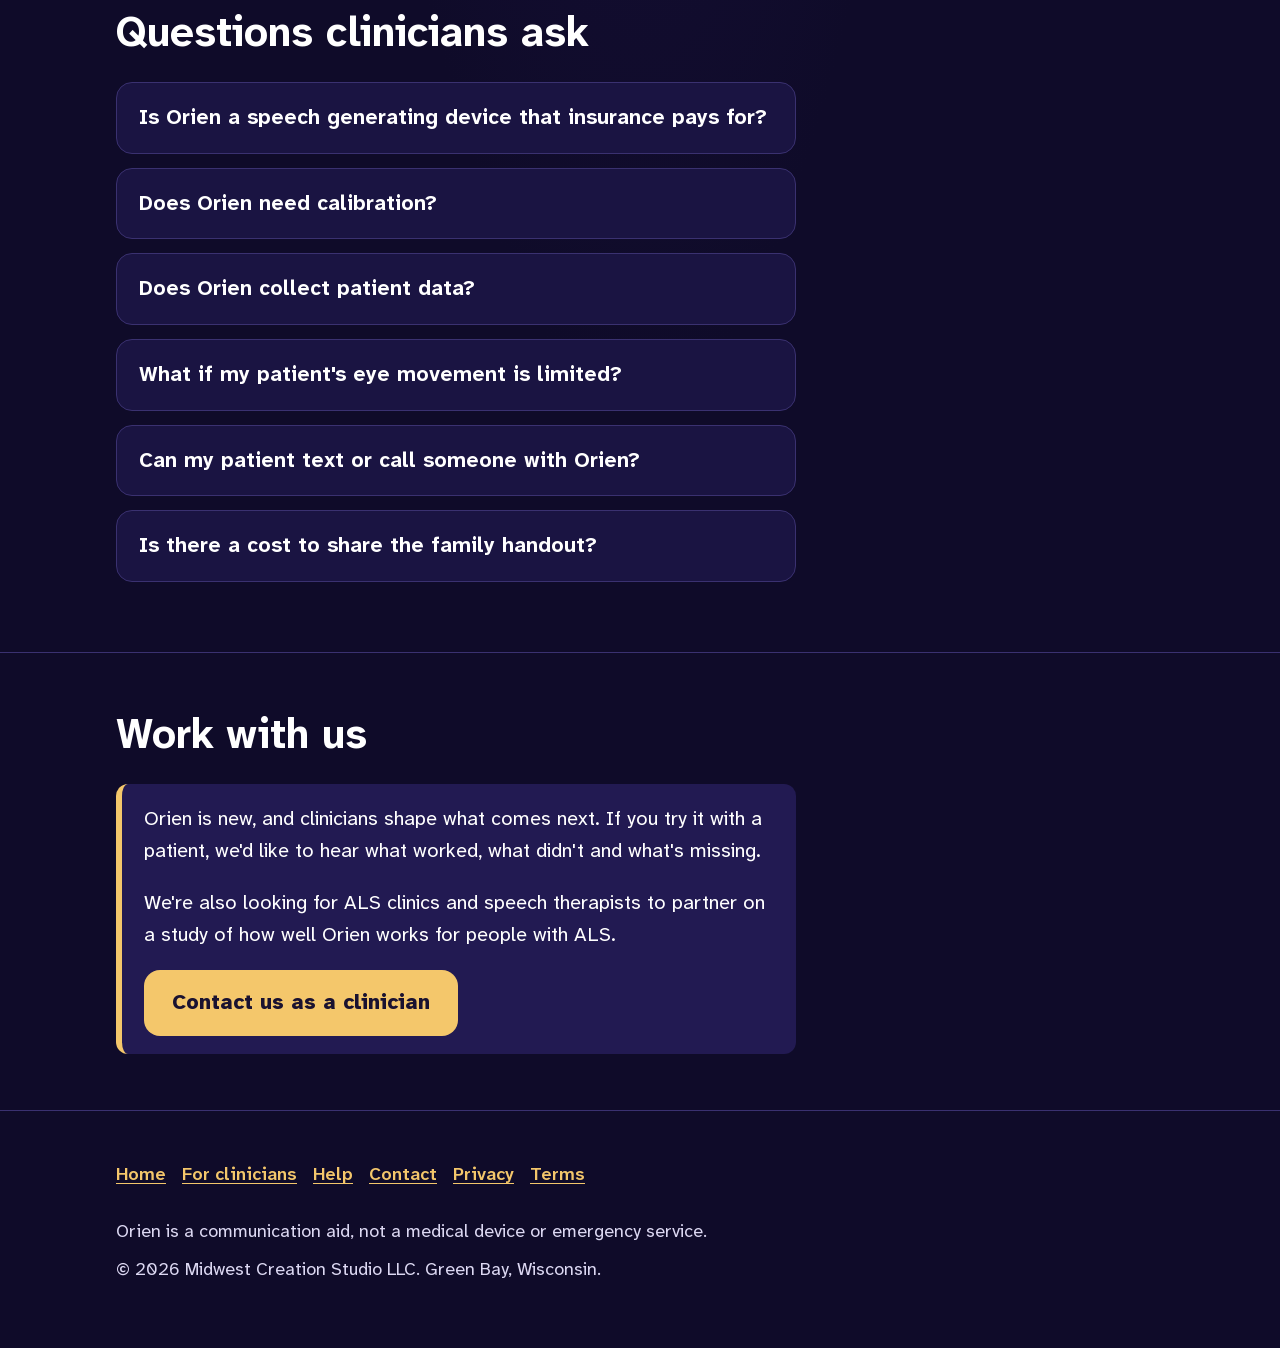
==== commit c2aad486: "Explain the four direction design and the settings The home page now leads How it works with the des" ====
--- a/clinicians/index.html
+++ b/clinicians/index.html
@@ -61,7 +61,7 @@
           {
             "@type": "Question",
             "name": "Does Orien need calibration?",
-            "acceptedAnswer": { "@type": "Answer", "text": "No. Orien reads the direction of each eye from the Face ID camera and maps it to four large targets, so there's no calibration step. The gaze dot used on the keyboard has separate horizontal and vertical sensitivity settings." }
+            "acceptedAnswer": { "@type": "Answer", "text": "No. Orien reads the direction of each eye from the Face ID camera and maps it to four large targets, so there's no calibration step. Instead, Settings offers four selection speeds and separate horizontal and vertical sensitivity for the keyboard's gaze dot." }
           },
           {
             "@type": "Question",
@@ -171,11 +171,11 @@
           </div>
           <div>
             <dt>Calibration</dt>
-            <dd>None. Open the app and start.</dd>
+            <dd>None. Open the app and start, then fine tune speed and sensitivity in Settings.</dd>
           </div>
           <div>
             <dt>Targets</dt>
-            <dd>Four large targets per screen, at the top, bottom, left and right edges. Look down to go back.</dd>
+            <dd>At most four large targets per screen, one at each edge, instead of a pointer aimed at small buttons. The same four moves work on every screen. The middle of the screen selects nothing, and inside a menu, looking down goes back.</dd>
           </div>
           <div>
             <dt>Selection</dt>
@@ -183,11 +183,15 @@
           </div>
           <div>
             <dt>Speed</dt>
-            <dd>Standard, Fast, Expert or Instant. On Standard, opening a menu takes a 3 second dwell and speaking a phrase takes about 6.5 seconds.</dd>
+            <dd>Standard, Fast, Expert or Instant, changed in Settings by gaze or touch. On Standard, opening a menu takes a 3 second dwell and speaking a phrase takes about 6.5 seconds.</dd>
+          </div>
+          <div>
+            <dt>Sensitivity</dt>
+            <dd>How far the keyboard's gaze dot moves for a given eye movement. Horizontal and vertical are set separately, from 0.2 to 4.0 (default 1.0), to match eyes that move more easily one way than the other.</dd>
           </div>
           <div>
             <dt>Spelling</dt>
-            <dd>An eye controlled keyboard with a gaze dot and a 1 second dwell per key. Gaze dot sensitivity adjusts separately for horizontal and vertical.</dd>
+            <dd>An eye controlled keyboard with a gaze dot and a 1 second dwell per key.</dd>
           </div>
           <div>
             <dt>Vocabulary</dt>
@@ -267,7 +271,7 @@
           <details>
             <summary>Does Orien need calibration?</summary>
             <div>
-              <p>No. Orien reads the direction of each eye from the Face ID camera and maps it to four large targets, so there's no calibration step. The gaze dot used on the keyboard has separate horizontal and vertical sensitivity settings.</p>
+              <p>No. Orien reads the direction of each eye from the Face ID camera and maps it to four large targets, so there's no calibration step. Instead, Settings offers four selection speeds and separate horizontal and vertical sensitivity for the keyboard's gaze dot.</p>
             </div>
           </details>
           <details>
--- a/css/site.css
+++ b/css/site.css
@@ -758,3 +758,108 @@
   color: var(--text-soft);
   max-width: var(--read);
 }
+
+/* How it works: the four direction layout, drawn as the first screen */
+
+.how-grid {
+  display: grid;
+  gap: 40px;
+  align-items: start;
+  max-width: 920px;
+}
+
+@media (min-width: 860px) {
+  .how-grid {
+    grid-template-columns: 280px 1fr;
+    gap: 64px;
+  }
+}
+
+.dirs {
+  margin: 0;
+}
+
+.dirs-screen {
+  position: relative;
+  width: 240px;
+  aspect-ratio: 9 / 16;
+  margin: 0 auto;
+  border: 3px solid var(--line);
+  border-radius: 36px;
+  background: var(--bg-raised);
+}
+
+.dirs-t {
+  position: absolute;
+  padding: 10px 12px;
+  border-radius: 12px;
+  background: var(--gold);
+  color: var(--on-gold);
+  font-weight: 800;
+  font-size: 0.85rem;
+  line-height: 1.1;
+  text-align: center;
+}
+
+.dirs-up {
+  top: 16px;
+  left: 50%;
+  transform: translateX(-50%);
+}
+
+.dirs-down {
+  bottom: 16px;
+  left: 50%;
+  transform: translateX(-50%);
+}
+
+.dirs-left {
+  left: 12px;
+  top: 50%;
+  transform: translateY(-50%);
+}
+
+.dirs-right {
+  right: 12px;
+  top: 50%;
+  width: 66px;
+  transform: translateY(-50%);
+}
+
+.dirs-center {
+  position: absolute;
+  top: 50%;
+  left: 50%;
+  width: 70px;
+  transform: translate(-50%, -50%);
+  color: var(--text-soft);
+  font-size: 0.75rem;
+  line-height: 1.25;
+  text-align: center;
+}
+
+.dirs figcaption {
+  max-width: 30ch;
+  margin: 16px auto 0;
+  color: var(--text-soft);
+  font-size: 0.9rem;
+  text-align: center;
+}
+
+.why-title {
+  margin-top: 32px;
+}
+
+.why {
+  margin: 0;
+  padding-left: 1.2em;
+  color: var(--text-soft);
+}
+
+.why li {
+  margin-bottom: 0.6em;
+}
+
+.why li::marker {
+  color: var(--gold);
+}
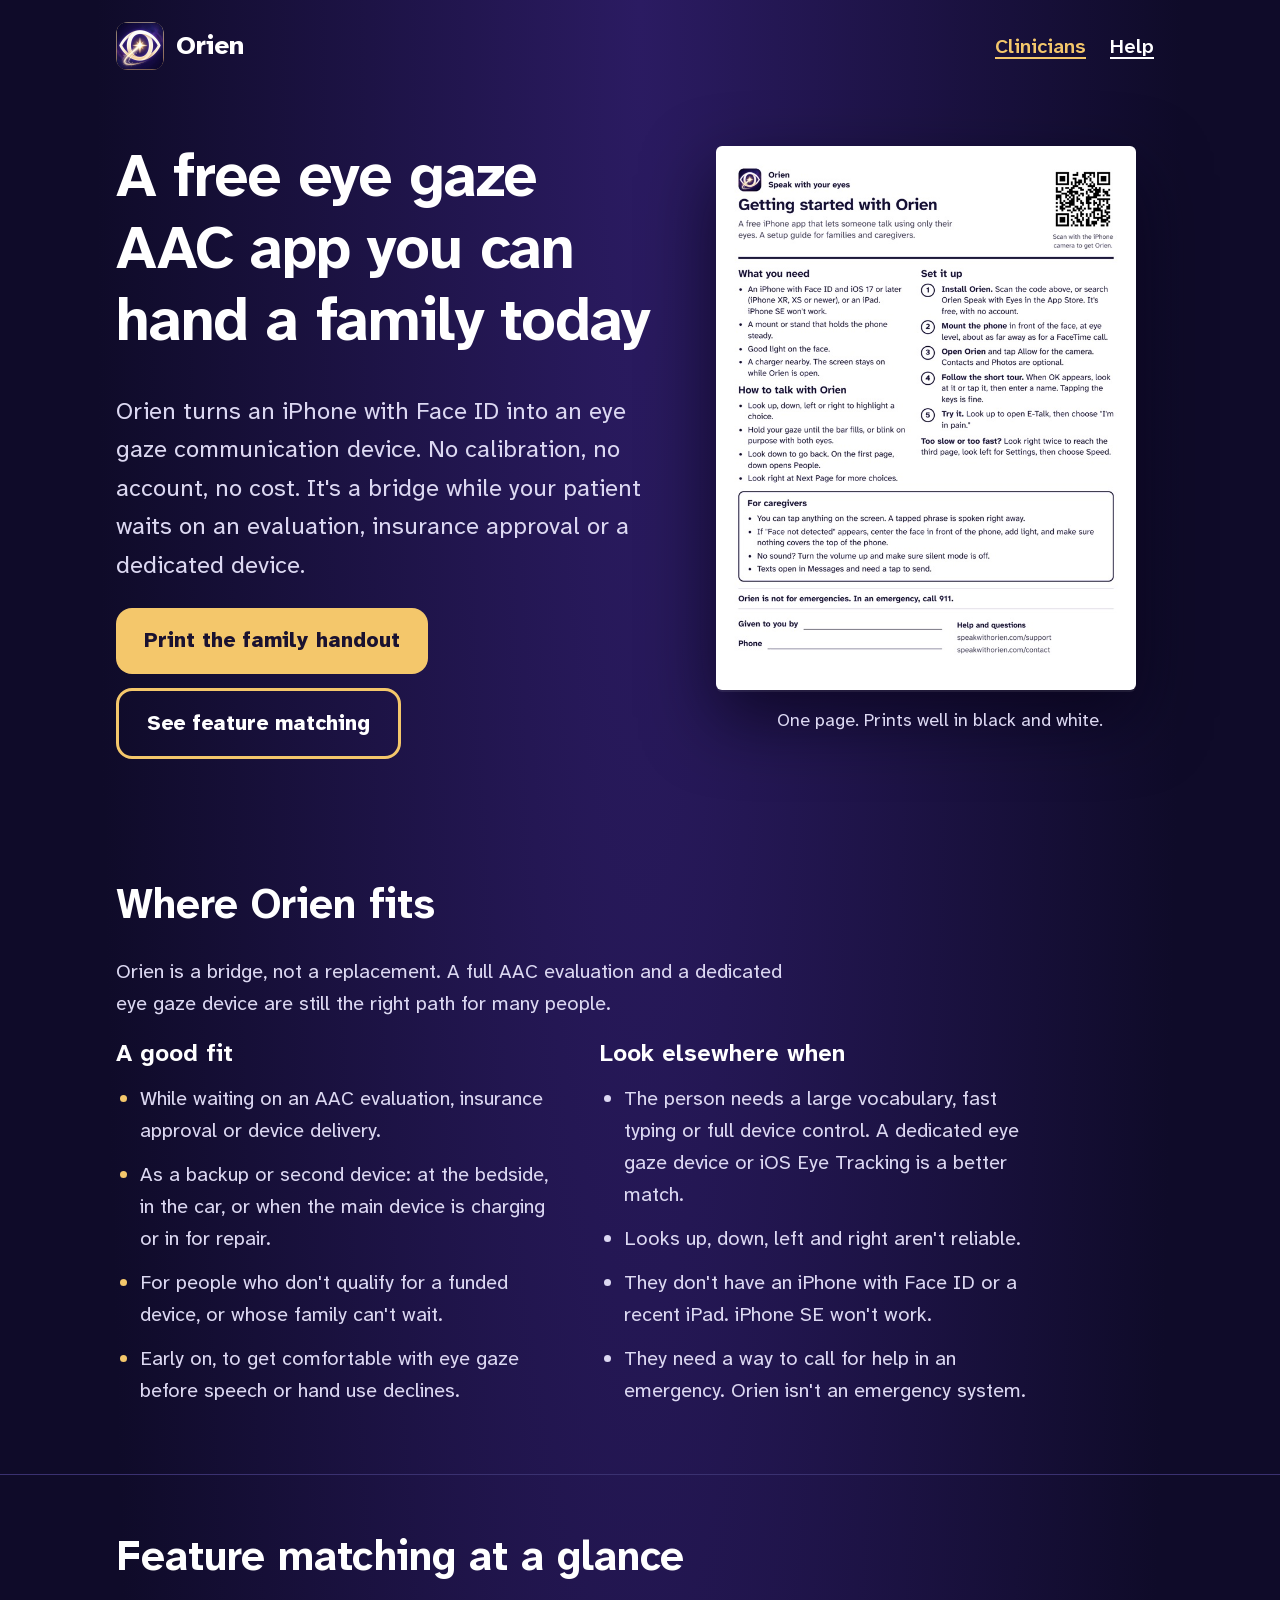
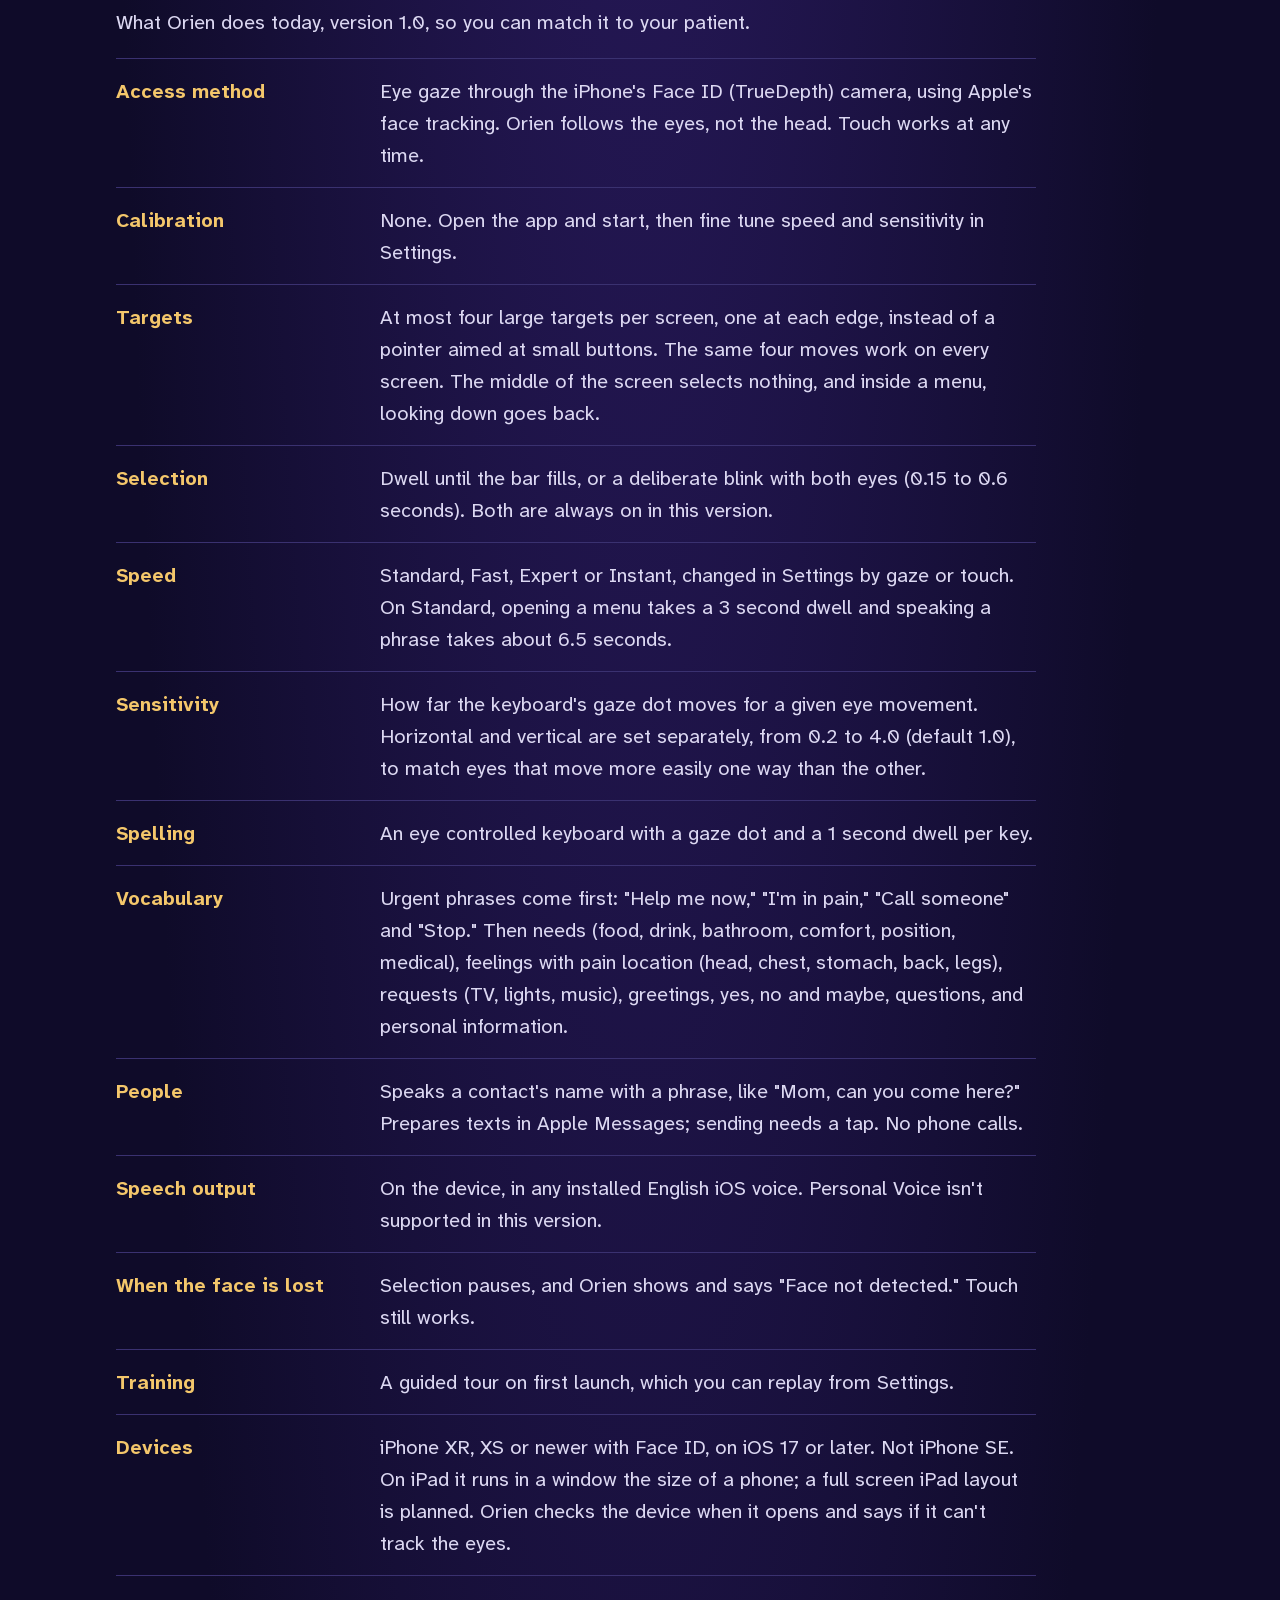
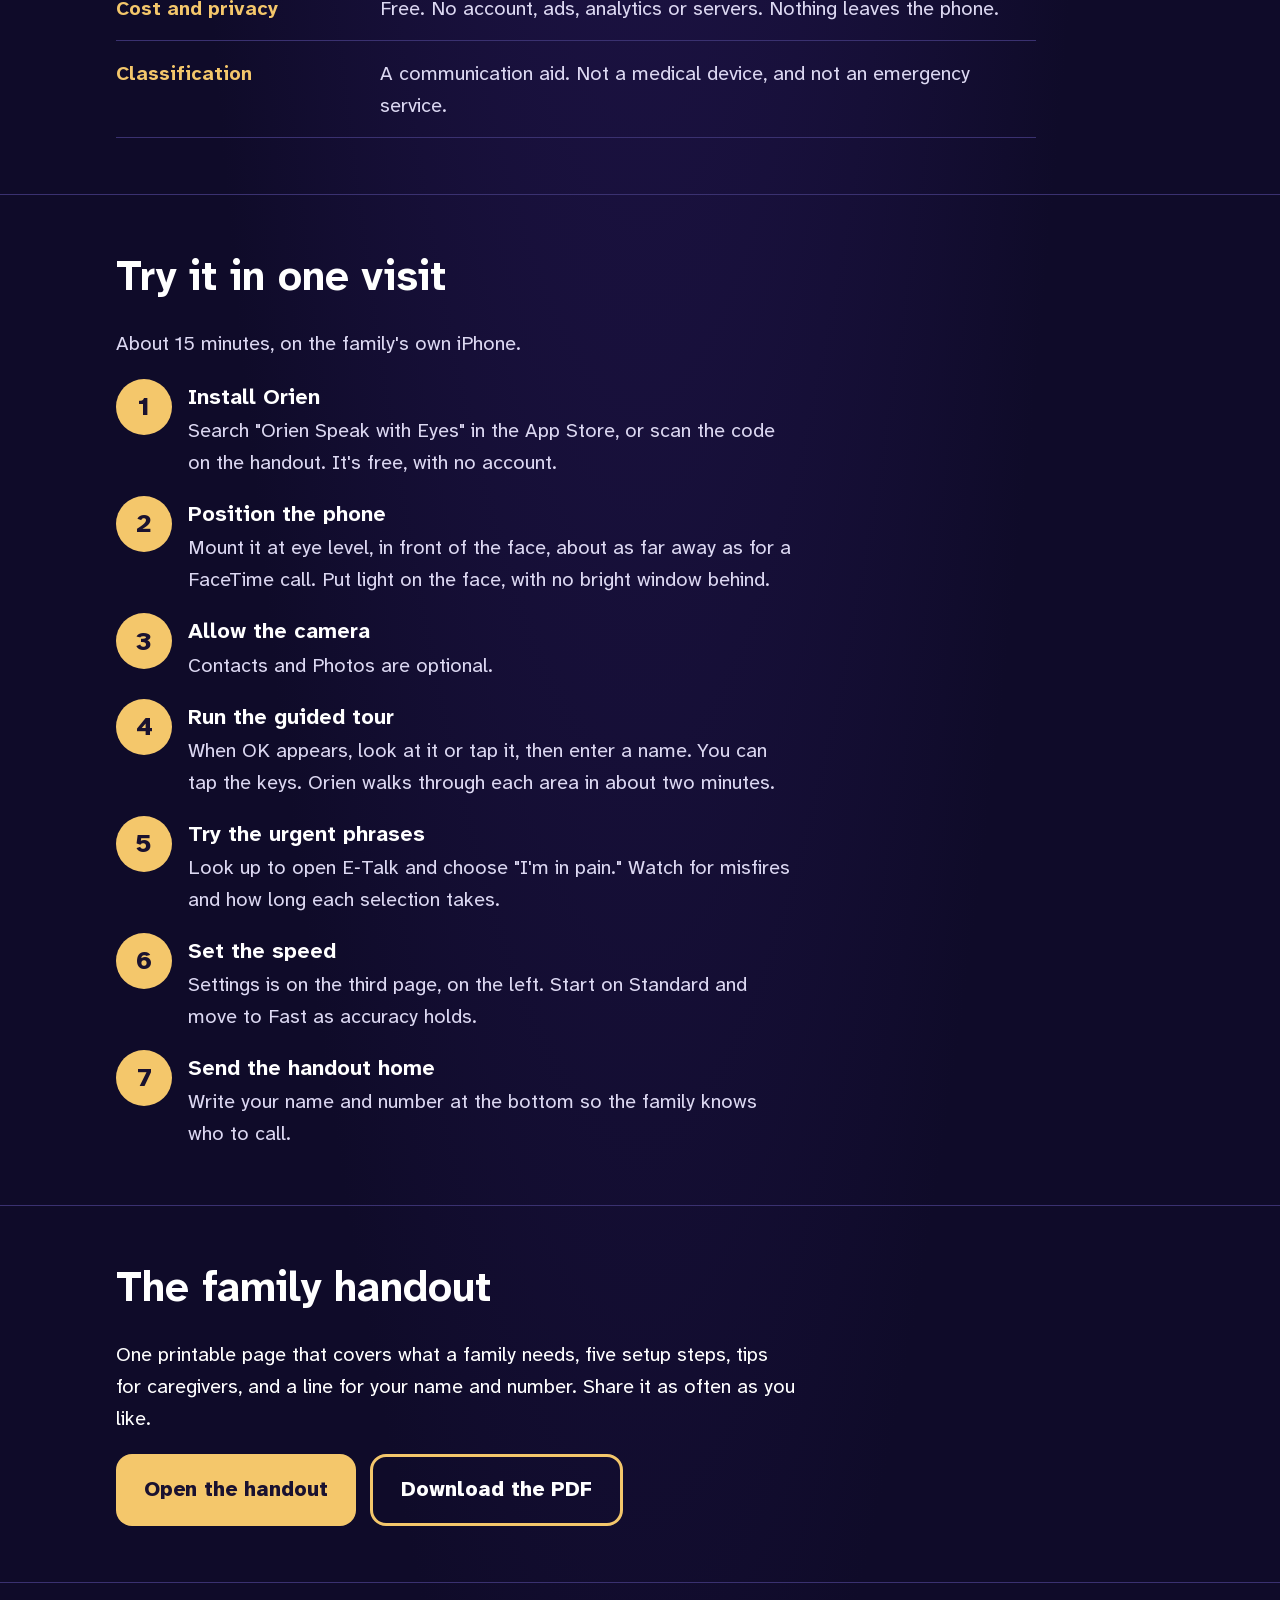
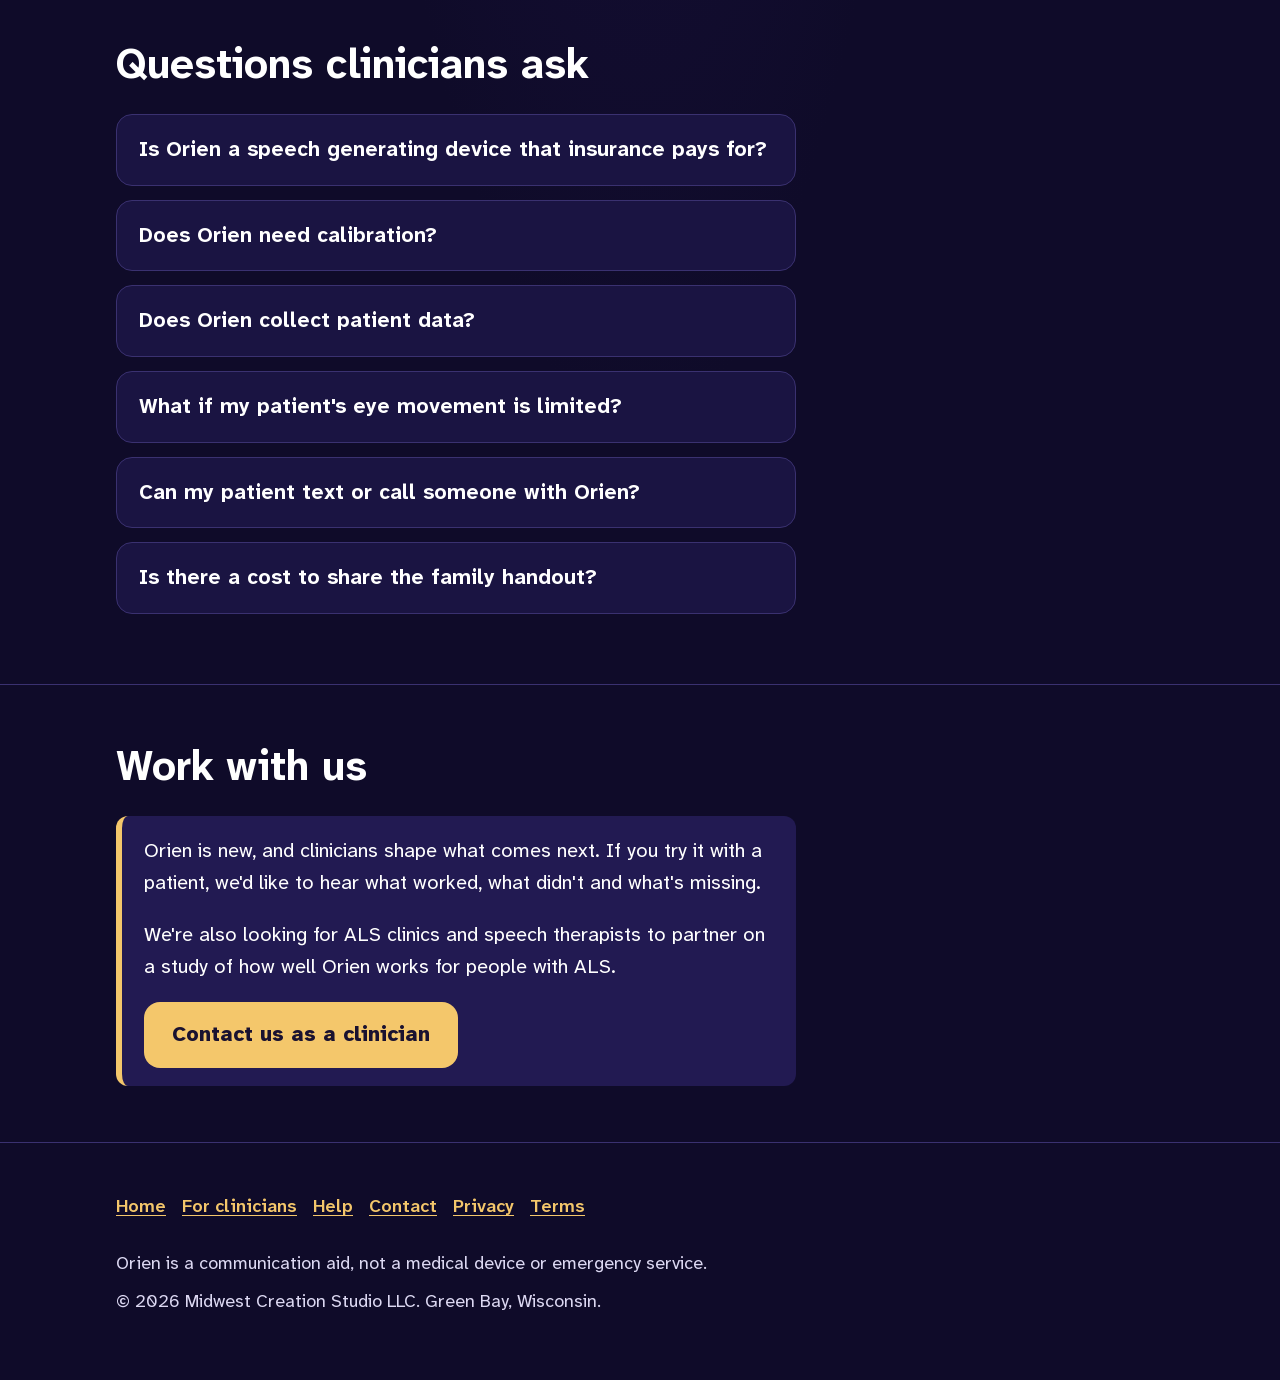
==== commit 654a411c: "Say Orien runs on iPad instead of calling it unsupported 1.0 is an iPhone app, but iPadOS runs it in" ====
--- a/clinicians/index.html
+++ b/clinicians/index.html
@@ -152,7 +152,7 @@
             <ul>
               <li>The person needs a large vocabulary, fast typing or full device control. A dedicated eye gaze device or iOS Eye Tracking is a better match.</li>
               <li>Looks up, down, left and right aren't reliable.</li>
-              <li>They don't have an iPhone with Face ID. iPhone SE won't work, and iPad isn't supported yet.</li>
+              <li>They don't have an iPhone with Face ID or a recent iPad. iPhone SE won't work.</li>
               <li>They need a way to call for help in an emergency. Orien isn't an emergency system.</li>
             </ul>
           </div>
@@ -215,7 +215,7 @@
           </div>
           <div>
             <dt>Devices</dt>
-            <dd>iPhone XR, XS or newer with Face ID, on iOS 17 or later. Not iPhone SE. iPad isn't supported yet.</dd>
+            <dd>iPhone XR, XS or newer with Face ID, on iOS 17 or later. Not iPhone SE. On iPad it runs in a window the size of a phone; a full screen iPad layout is planned. Orien checks the device when it opens and says if it can't track the eyes.</dd>
           </div>
           <div>
             <dt>Cost and privacy</dt>
